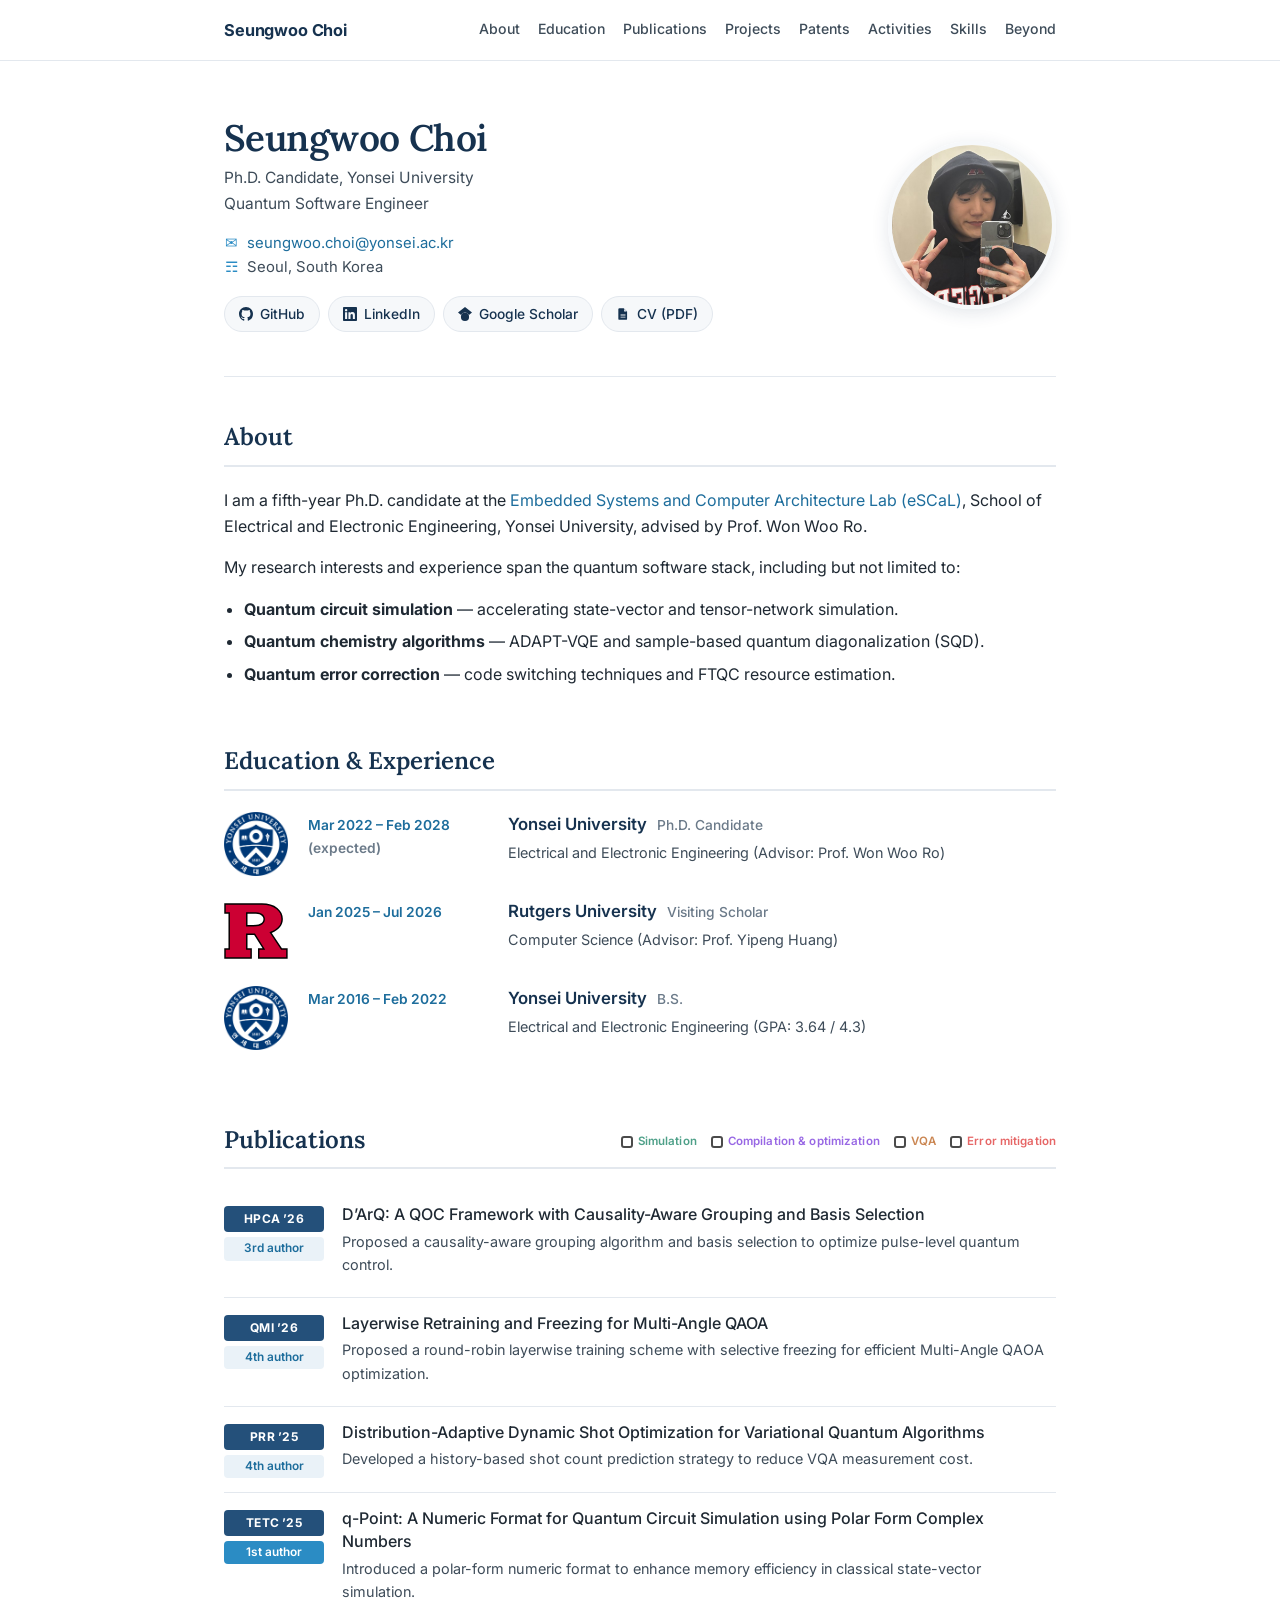
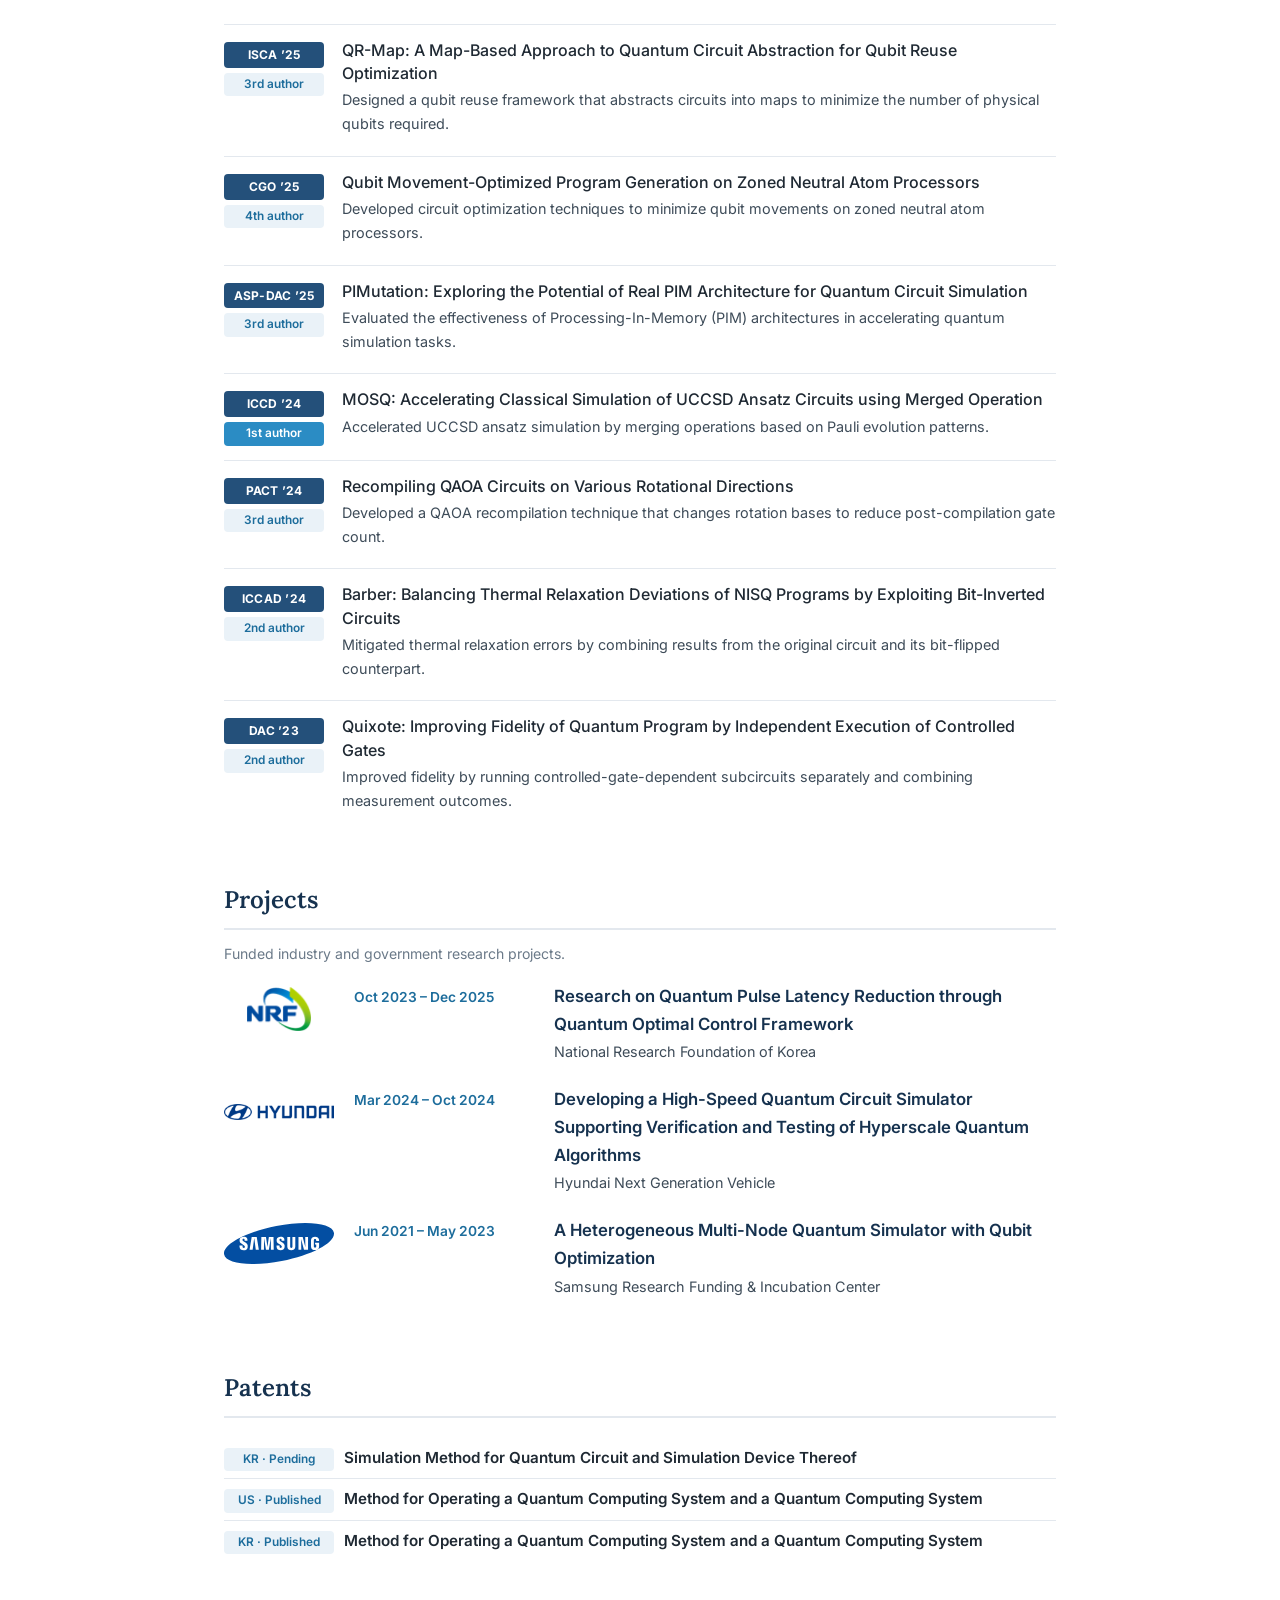
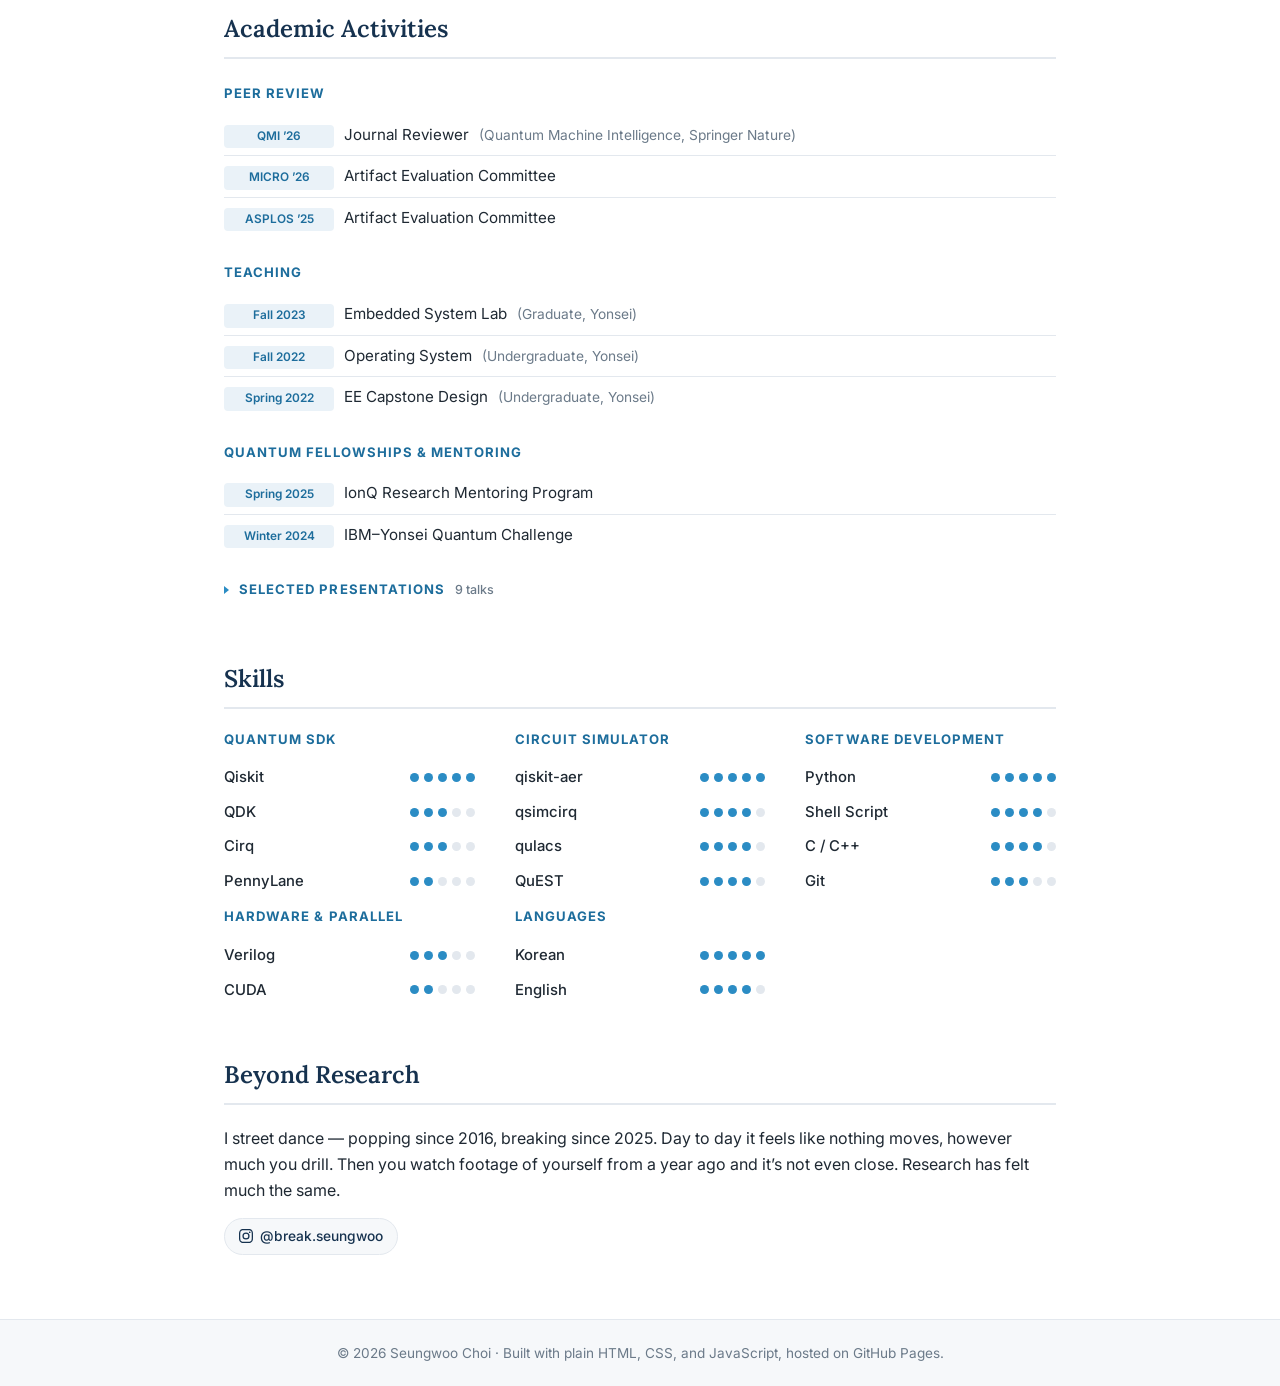
==== index.html @ f98701fe "Update academic activities section in index.html" ====
<!DOCTYPE html>
<html lang="en">
<head>
<meta charset="utf-8">
<meta name="viewport" content="width=device-width, initial-scale=1">
<title>Seungwoo Choi</title>
<meta name="description" content="Seungwoo Choi — Ph.D. candidate in Electrical and Electronic Engineering at Yonsei University. Quantum software: circuit simulation, compilation, VQE, and QEC.">
<meta name="author" content="Seungwoo Choi">
<link rel="icon" type="image/svg+xml" href="assets/favicon.svg">
<link rel="apple-touch-icon" href="assets/profile.jpg">
<link rel="preconnect" href="https://fonts.googleapis.com">
<link rel="preconnect" href="https://fonts.gstatic.com" crossorigin>
<link href="https://fonts.googleapis.com/css2?family=Inter:wght@400;500;600;700&family=Lora:ital,wght@0,600;1,400&display=swap" rel="stylesheet">
<link rel="stylesheet" href="assets/style.css">
</head>
<body>

<header class="topbar">
  <div class="wrap topbar-inner">
    <a class="brand" href="#top">Seungwoo Choi</a>
    <nav class="topnav">
      <a href="#about">About</a>
      <a href="#education">Education</a>
      <a href="#publications">Publications</a>
      <a href="#projects">Projects</a>
      <a href="#patents">Patents</a>
      <a href="#activities">Activities</a>
      <a href="#skills">Skills</a>
      <a href="#beyond">Beyond</a>
    </nav>
  </div>
</header>

<main class="wrap" id="top">

  <!-- ===== HERO ===== -->
  <section class="hero">
    <div class="hero-text">
      <h1>Seungwoo Choi</h1>
      <p class="tagline">Ph.D. Candidate, Yonsei University<br>Quantum Software Engineer</p>
      <ul class="contact">
        <li><span class="ico">&#9993;</span> <a href="mailto:seungwoo.choi@yonsei.ac.kr">seungwoo.choi@yonsei.ac.kr</a></li>
        <li><span class="ico">&#9782;</span> Seoul, South Korea</li>
      </ul>
      <div class="links">
        <a href="https://github.com/best-seungwoo" target="_blank" rel="noopener">
          <svg viewBox="0 0 16 16" aria-hidden="true"><path d="M8 0C3.58 0 0 3.58 0 8c0 3.54 2.29 6.53 5.47 7.59.4.07.55-.17.55-.38 0-.19-.01-.82-.01-1.49-2.01.37-2.53-.49-2.69-.94-.09-.23-.48-.94-.82-1.13-.28-.15-.68-.52-.01-.53.63-.01 1.08.58 1.23.82.72 1.21 1.87.87 2.33.66.07-.52.28-.87.51-1.07-1.78-.2-3.64-.89-3.64-3.95 0-.87.31-1.59.82-2.15-.08-.2-.36-1.02.08-2.12 0 0 .67-.21 2.2.82a7.6 7.6 0 0 1 2-.27c.68 0 1.36.09 2 .27 1.53-1.04 2.2-.82 2.2-.82.44 1.1.16 1.92.08 2.12.51.56.82 1.27.82 2.15 0 3.07-1.87 3.75-3.65 3.95.29.25.54.73.54 1.48 0 1.07-.01 1.93-.01 2.2 0 .21.15.46.55.38A8.01 8.01 0 0 0 16 8c0-4.42-3.58-8-8-8z"/></svg>
          GitHub</a>
        <a href="https://linkedin.com/in/best-seungwoo" target="_blank" rel="noopener">
          <svg viewBox="0 0 24 24" aria-hidden="true"><path d="M20.45 20.45h-3.56v-5.57c0-1.33-.03-3.04-1.85-3.04-1.85 0-2.14 1.45-2.14 2.94v5.67H9.35V9h3.41v1.56h.05c.48-.9 1.63-1.85 3.36-1.85 3.59 0 4.26 2.36 4.26 5.44v6.3zM5.34 7.43a2.06 2.06 0 1 1 0-4.13 2.06 2.06 0 0 1 0 4.13zM7.12 20.45H3.55V9h3.57v11.45zM22.22 0H1.77C.79 0 0 .77 0 1.72v20.56C0 23.23.79 24 1.77 24h20.45c.98 0 1.78-.77 1.78-1.72V1.72C24 .77 23.2 0 22.22 0z"/></svg>
          LinkedIn</a>
        <a href="https://scholar.google.com" target="_blank" rel="noopener">
          <svg viewBox="0 0 24 24" aria-hidden="true"><path d="M5.24 13.77 0 9.5 12 0l12 9.5-5.24 4.27C17.55 11.25 14.98 9.5 12 9.5s-5.55 1.75-6.76 4.27z"/><circle cx="12" cy="17" r="7"/></svg>
          Google Scholar</a>
        <a href="assets/seungwoo-choi-cv.pdf" target="_blank" rel="noopener">
          <svg viewBox="0 0 24 24" aria-hidden="true"><path fill-rule="evenodd" d="M6 2h7.2L19 7.8V20a2 2 0 0 1-2 2H6a2 2 0 0 1-2-2V4a2 2 0 0 1 2-2zm8 1.4v4.4h4.4L14 3.4zM7.8 13h8.4v1.5H7.8V13zm0 3.5h8.4V18H7.8v-1.5z"/></svg>
          CV (PDF)</a>
      </div>
    </div>
    <div class="hero-photo">
      <img src="assets/profile.jpg" alt="Seungwoo Choi"
           onerror="this.style.display='none';this.nextElementSibling.style.display='flex';">
      <div class="photo-fallback" style="display:none">SC</div>
    </div>
  </section>

  <!-- ===== ABOUT ===== -->
  <section id="about">
    <h2>About</h2>
    <p>
      I am a fifth-year Ph.D. candidate at the
      <a href="http://escal.yonsei.ac.kr/" target="_blank" rel="noopener">Embedded Systems and Computer Architecture Lab
      (eSCaL)</a>, School of Electrical and Electronic Engineering, Yonsei University, advised by Prof. Won Woo Ro.
    </p>
    <p>
      My research interests and experience span the quantum software stack, including but not limited to:
    </p>
    <ul class="bullets">
      <li><strong>Quantum circuit simulation</strong> &mdash; accelerating state-vector and tensor-network simulation.</li>
      <!-- <li><strong>Quantum circuit compilation</strong> &mdash; optimizing layout & routing, qubit reuse, and synthesis optimization.</li> -->
      <li><strong>Quantum chemistry algorithms</strong> &mdash; ADAPT-VQE and sample-based quantum diagonalization (SQD).</li>
      <li><strong>Quantum error correction</strong> &mdash; code switching techniques and FTQC resource estimation.</li>
    </ul>
  </section>

  <!-- ===== EDUCATION & EXPERIENCE ===== -->
  <section id="education">
    <h2>Education &amp; Experience</h2>
    <ul class="timeline">
      <li>
        <div class="tl-logo"><img src="assets/logo-yonsei.png" alt="Yonsei University"></div>
        <div class="tl-when">Mar 2022 &ndash; Feb 2028 <span class="muted">(expected)</span></div>
        <div class="tl-what">
          <h3>Yonsei University <span class="role">Ph.D. Candidate</span></h3>
          <p class="meta">Electrical and Electronic Engineering (Advisor: Prof. Won Woo Ro)</p>
        </div>
      </li>
      <li>
        <div class="tl-logo"><img src="assets/logo-rutgers.svg" alt="Rutgers University"></div>
        <div class="tl-when">Jan 2025 &ndash; Jul 2026</div>
        <div class="tl-what">
          <h3>Rutgers University <span class="role">Visiting Scholar</span></h3>
          <p class="meta">Computer Science (Advisor: Prof. Yipeng Huang)</p>
        </div>
      </li>
      <li>
        <div class="tl-logo"><img src="assets/logo-yonsei.png" alt="Yonsei University"></div>
        <div class="tl-when">Mar 2016 &ndash; Feb 2022</div>
        <div class="tl-what">
          <h3>Yonsei University <span class="role">B.S.</span></h3>
          <p class="meta">Electrical and Electronic Engineering (GPA: 3.64 / 4.3)</p>
        </div>
      </li>
    </ul>
  </section>

  <!-- ===== PUBLICATIONS ===== -->
  <section id="publications">
    <h2>Publications<span class="pub-legend">
      <label class="k-sim"><input type="checkbox" value="sim">Simulation</label>
      <label class="k-comp"><input type="checkbox" value="comp">Compilation &amp; optimization</label>
      <label class="k-vqa"><input type="checkbox" value="vqa">VQA</label>
      <label class="k-err"><input type="checkbox" value="err">Error mitigation</label>
    </span></h2>
    <p class="pub-count"></p>
    <ol class="pubs">
      <li>
        <div class="venue-col">
          <span class="venue">HPCA &rsquo;26</span>
          <span class="tag">3rd author</span>
        </div>
        <div class="pub-body">
          <h3><a href="https://ieeexplore.ieee.org/document/11408534/" target="_blank" rel="noopener">D&rsquo;ArQ: A <b class="k-comp">QOC Framework</b> with Causality-Aware Grouping and Basis Selection</a></h3>
          <!-- <p class="pub-where">International Symposium on High Performance Computer Architecture &middot; Jan 31, 2026</p> -->
          <p>Proposed a causality-aware grouping algorithm and basis selection to optimize pulse-level quantum control.</p>
        </div>
      </li>
      <li>
        <div class="venue-col">
          <span class="venue">QMI &rsquo;26</span>
          <span class="tag">4th author</span>
        </div>
        <div class="pub-body">
          <h3><a href="https://link.springer.com/article/10.1007/s42484-026-00357-w" target="_blank" rel="noopener">Layerwise Retraining and Freezing for <b class="k-vqa">Multi-Angle QAOA</b></a></h3>
          <!-- <p class="pub-where">Quantum Machine Intelligence, Vol. 8 &middot; Jan 26, 2026</p> -->
          <p>Proposed a round-robin layerwise training scheme with selective freezing for efficient Multi-Angle QAOA optimization.</p>
        </div>
      </li>
      <li>
        <div class="venue-col">
          <span class="venue">PRR &rsquo;25</span>
          <span class="tag">4th author</span>
        </div>
        <div class="pub-body">
          <h3><a href="https://journals.aps.org/prresearch/abstract/10.1103/vwhk-22b8" target="_blank" rel="noopener">Distribution-Adaptive <b class="k-comp">Dynamic Shot Optimization</b> for <b class="k-vqa">Variational Quantum Algorithms</b></a></h3>
          <!-- <p class="pub-where">Physical Review Research, Vol. 7 &middot; Dec 5, 2025</p> -->
          <p>Developed a history-based shot count prediction strategy to reduce VQA measurement cost.</p>
        </div>
      </li>
      <li>
        <div class="venue-col">
          <span class="venue">TETC &rsquo;25</span>
          <span class="tag first">1st author</span>
        </div>
        <div class="pub-body">
          <h3><a href="https://ieeexplore.ieee.org/document/11018854" target="_blank" rel="noopener">q-Point: A Numeric Format for <b class="k-sim">Quantum Circuit Simulation</b> using Polar Form Complex Numbers</a></h3>
          <!-- <p class="pub-where">IEEE Transactions on Emerging Topics in Computing, Vol. 13 &middot; Sep 1, 2025</p> -->
          <p>Introduced a polar-form numeric format to enhance memory efficiency in classical state-vector simulation.</p>
        </div>
      </li>
      <li>
        <div class="venue-col">
          <span class="venue">ISCA &rsquo;25</span>
          <span class="tag">3rd author</span>
        </div>
        <div class="pub-body">
          <h3><a href="https://dl.acm.org/doi/10.1145/3695053.3731020" target="_blank" rel="noopener">QR-Map: A Map-Based Approach to Quantum Circuit Abstraction for <b class="k-comp">Qubit Reuse Optimization</b></a></h3>
          <!-- <p class="pub-where">International Symposium on Computer Architecture &middot; Jun 24, 2025</p> -->
          <p>Designed a qubit reuse framework that abstracts circuits into maps to minimize the number of physical qubits required.</p>
        </div>
      </li>
      <li>
        <div class="venue-col">
          <span class="venue">CGO &rsquo;25</span>
          <span class="tag">4th author</span>
        </div>
        <div class="pub-body">
          <h3><a href="https://dl.acm.org/doi/10.1145/3696443.3708937" target="_blank" rel="noopener"><b class="k-comp">Qubit Movement-Optimized Program Generation</b> on Zoned Neutral Atom Processors</a></h3>
          <!-- <p class="pub-where">International Symposium on Code Generation and Optimization &middot; Mar 4, 2025</p> -->
          <p>Developed circuit optimization techniques to minimize qubit movements on zoned neutral atom processors.</p>
        </div>
      </li>
      <li>
        <div class="venue-col">
          <span class="venue">ASP-DAC &rsquo;25</span>
          <span class="tag">3rd author</span>
        </div>
        <div class="pub-body">
          <h3><a href="https://dl.acm.org/doi/10.1145/3658617.3697583" target="_blank" rel="noopener">PIMutation: Exploring the Potential of Real PIM Architecture for <b class="k-sim">Quantum Circuit Simulation</b></a></h3>
          <!-- <p class="pub-where">Asia and South Pacific Design Automation Conference &middot; Mar 4, 2025</p> -->
          <p>Evaluated the effectiveness of Processing-In-Memory (PIM) architectures in accelerating quantum simulation tasks.</p>
        </div>
      </li>
      <li>
        <div class="venue-col">
          <span class="venue">ICCD &rsquo;24</span>
          <span class="tag first">1st author</span>
        </div>
        <div class="pub-body">
          <h3><a href="https://ieeexplore.ieee.org/abstract/document/10818121" target="_blank" rel="noopener">MOSQ: Accelerating <b class="k-sim">Classical Simulation</b> of <b class="k-vqa">UCCSD Ansatz</b> Circuits using Merged Operation</a></h3>
          <!-- <p class="pub-where">International Conference on Computer Design &middot; Nov 20, 2024</p> -->
          <p>Accelerated UCCSD ansatz simulation by merging operations based on Pauli evolution patterns.</p>
        </div>
      </li>
      <li>
        <div class="venue-col">
          <span class="venue">PACT &rsquo;24</span>
          <span class="tag">3rd author</span>
        </div>
        <div class="pub-body">
          <h3><a href="https://dl.acm.org/doi/abs/10.1145/3656019.3676899" target="_blank" rel="noopener"><b class="k-comp">Recompiling</b> <b class="k-vqa">QAOA Circuits</b> on Various Rotational Directions</a></h3>
          <!-- <p class="pub-where">International Conference on Parallel Architectures and Compilation Techniques &middot; Oct 28, 2024</p> -->
          <p>Developed a QAOA recompilation technique that changes rotation bases to reduce post-compilation gate count.</p>
        </div>
      </li>
      <li>
        <div class="venue-col">
          <span class="venue">ICCAD &rsquo;24</span>
          <span class="tag">2nd author</span>
        </div>
        <div class="pub-body">
          <h3><a href="https://dl.acm.org/doi/10.1145/3676536.3676689" target="_blank" rel="noopener">Barber: <b class="k-err">Balancing Thermal Relaxation</b> Deviations of NISQ Programs by Exploiting Bit-Inverted Circuits</a></h3>
          <!-- <p class="pub-where">International Conference on Computer-Aided Design &middot; Oct 15, 2024</p> -->
          <p>Mitigated thermal relaxation errors by combining results from the original circuit and its bit-flipped counterpart.</p>
        </div>
      </li>
      <li>
        <div class="venue-col">
          <span class="venue">DAC &rsquo;23</span>
          <span class="tag">2nd author</span>
        </div>
        <div class="pub-body">
          <h3><a href="https://ieeexplore.ieee.org/abstract/document/10247757" target="_blank" rel="noopener">Quixote: <b class="k-err">Improving Fidelity</b> of Quantum Program by Independent Execution of Controlled Gates</a></h3>
          <!-- <p class="pub-where">Design Automation Conference &middot; Jul 11, 2023</p> -->
          <p>Improved fidelity by running controlled-gate-dependent subcircuits separately and combining measurement outcomes.</p>
        </div>
      </li>
    </ol>
  </section>

  <!-- ===== PROJECTS ===== -->
  <section id="projects">
    <h2>Projects</h2>
    <p class="section-note">Funded industry and government research projects.</p>
    <ul class="timeline logos-wide">
      <li>
        <div class="tl-logo"><img src="assets/logo-nrf.png" alt="National Research Foundation of Korea"></div>
        <div class="tl-when">Oct 2023 &ndash; Dec 2025</div>
        <div class="tl-what">
          <h3>Research on Quantum Pulse Latency Reduction through Quantum Optimal Control Framework</h3>
          <p class="meta">National Research Foundation of Korea</p>
        </div>
      </li>
      <li>
        <div class="tl-logo"><img src="assets/logo-hyundai.png" alt="Hyundai"></div>
        <div class="tl-when">Mar 2024 &ndash; Oct 2024</div>
        <div class="tl-what">
          <h3>Developing a High-Speed Quantum Circuit Simulator Supporting Verification and Testing of Hyperscale Quantum Algorithms</h3>
          <p class="meta">Hyundai Next Generation Vehicle</p>
        </div>
      </li>
      <li>
        <div class="tl-logo"><img src="assets/logo-samsung.svg" alt="Samsung"></div>
        <div class="tl-when">Jun 2021 &ndash; May 2023</div>
        <div class="tl-what">
          <h3>A Heterogeneous Multi-Node Quantum Simulator with Qubit Optimization</h3>
          <p class="meta">Samsung Research Funding &amp; Incubation Center</p>
        </div>
      </li>
    </ul>
  </section>

  <!-- ===== Individual research projects, parked. Delete this marker and the closing one below to restore. =====
  <section id="research-projects">
    <h3 class="sub">Research Projects</h3>
    <div class="projects">
      <article class="project">
        <div class="when">Sep 2025 &ndash; Present</div>
        <h3>QEC-Aware VQE Ansatz Circuit Design</h3>
        <ul>
          <li>Designing VQE ansatz circuits that preserve physical symmetries within the logical code space to enable effective error detection and correction.</li>
          <li>Studied various QEC and FTQC frameworks across research and industry.</li>
          <li>Exploring fault-tolerant code switching between complementary transversal gate sets.</li>
        </ul>
      </article>
      <article class="project">
        <div class="when">Jun 2025 &ndash; Present</div>
        <h3>Hardware-Efficient ADAPT-VQE with Gate-Count Aware Operator Selection</h3>
        <ul>
          <li>Improved hardware efficiency by integrating post-compilation 2-qubit gate counts as a penalty term in the ADAPT-VQE operator selection logic.</li>
          <li>Studied state-of-the-art ADAPT-VQE and its variants with hands-on experience using <code>qiskit</code>.</li>
          <li>Studied the SABRE algorithm and gained hands-on experience in layout and routing using <code>qiskit</code>.</li>
        </ul>
      </article>
      <article class="project">
        <div class="when">May 2024 &ndash; Present</div>
        <h3>RL-Driven Gate Fusion Optimization</h3>
        <ul>
          <li>Developed an RL agent to find optimal gate fusion combinations that accelerate classical simulation.</li>
          <li>Analyzed and implemented gate fusion techniques from simulators such as <code>qiskit-aer</code>, <code>qsimcirq</code>, and <code>qulacs</code>.</li>
          <li>Utilized DAG-based circuit representations to extract features for RL agent training.</li>
        </ul>
      </article>
      <article class="project">
        <div class="when">Oct 2023 &ndash; Dec 2024</div>
        <h3>Accelerating UCCSD Circuit Simulation using Merged Gates</h3>
        <ul>
          <li>Accelerated circuit simulation by replacing patterns of <code>PauliEvolutionGate</code> blocks within the UCCSD ansatz with equivalent pseudo 1-qubit gates.</li>
          <li>Gained a holistic understanding of the molecular simulation pipeline, from chemical-to-qubit mapping to circuit implementation.</li>
          <li>Customized <code>qiskit-aer</code> simulation code and executed VQE using the <code>qiskit</code> estimator.</li>
        </ul>
      </article>
      <article class="project">
        <div class="when">Mar 2023 &ndash; Apr 2024</div>
        <h3>Memory-Efficient State-Vector Simulation using Polar Form Representation</h3>
        <ul>
          <li>Enhanced memory efficiency by storing complex coefficients as radius and phase instead of real and imaginary parts.</li>
          <li>Studied core concepts of quantum computing and gained experience using simulators for research.</li>
          <li>Analyzed algorithms such as Shor, Grover, QAOA, and VQE to understand patterns in benchmark circuits.</li>
        </ul>
      </article>
    </div>

    TODO: Samsung Research / Hyundai collaborations go here; fill in the template below.
    <h3 class="sub">Industry Projects</h3>
    <div class="projects">
      <article class="project">
        <div class="when">MONTH YEAR &ndash; MONTH YEAR</div>
        <h3>PROJECT TITLE <span class="role">Partner</span></h3>
        <ul>
          <li>What you built or found.</li>
        </ul>
      </article>
    </div>
  </section>
  ===== end of parked research projects ===== -->

  <!-- ===== PATENTS ===== -->
  <section id="patents">
    <h2>Patents</h2>
    <ul class="plain">
      <li>
        <span class="tag">KR &middot; Pending</span>
        <b>Simulation Method for Quantum Circuit and Simulation Device Thereof</b>
      </li>
      <li>
        <span class="tag">US &middot; Published</span>
        <b><a href="https://patents.google.com/patent/US20260079808A1/" target="_blank" rel="noopener">Method for Operating a Quantum Computing System and a Quantum Computing System</a></b>
      </li>
      <li>
        <span class="tag">KR &middot; Published</span>
        <b><a href="https://www.kipris.or.kr/khome/detail/newWindow.do" target="_blank" rel="noopener">Method for Operating a Quantum Computing System and a Quantum Computing System</a></b>
      </li>
    </ul>
  </section>

  <!-- ===== ACADEMIC SERVICE ===== -->
  <section id="activities">
    <h2>Academic Activities</h2>
    <h3 class="sub">Peer Review</h3>
    <ul class="plain">
      <li><span class="tag">QMI &rsquo;26</span> Journal Reviewer <span class="muted">(Quantum Machine Intelligence, Springer Nature)</span></li>
      <li><span class="tag">MICRO &rsquo;26</span> Artifact Evaluation Committee</li>
      <li><span class="tag">ASPLOS &rsquo;25</span> Artifact Evaluation Committee</li>
    </ul>

    <h3 class="sub">Teaching</h3>
    <ul class="plain">
      <li><span class="tag">Fall 2023</span> Embedded System Lab <span class="muted">(Graduate, Yonsei)</span></li>
      <li><span class="tag">Fall 2022</span> Operating System <span class="muted">(Undergraduate, Yonsei)</span></li>
      <li><span class="tag">Spring 2022</span> EE Capstone Design <span class="muted">(Undergraduate, Yonsei)</span></li>
    </ul>

    <h3 class="sub">Quantum Fellowships &amp; Mentoring</h3>
    <ul class="plain">
      <li><span class="tag">Spring 2025</span> IonQ Research Mentoring Program</li>
      <li><span class="tag">Winter 2024</span> IBM&ndash;Yonsei Quantum Challenge</li>
    </ul>
    <details class="fold">
      <summary><span class="sub">Selected Presentations</span><span class="fold-count">9 talks</span></summary>
    <ul class="plain talks">
      <li><span class="tag">Sep 2025 &middot; Rutgers</span> SQD: Is VQE Being Replaced?</li>
      <li><span class="tag">Aug 2025 &middot; Rutgers</span> Introduction to LDPC-BB Code</li>
      <li><span class="tag">Jan 2025 &middot; Yonsei</span> Reinforcement Learning for Gate Merging Technique</li>
      <li><span class="tag">Aug 2024 &middot; Yonsei</span> VQE: From Computational Chemistry to Quantum Computing</li>
      <li><span class="tag">Mar 2024 &middot; Yonsei</span> Mitigating Memory Bottlenecks in Classical Simulation using Polar Format</li>
      <li><span class="tag">Sep 2023 &middot; Yonsei</span> Tutorial for QAOA: A Top-Down Approach</li>
      <li><span class="tag">Mar 2023 &middot; Yonsei</span> Meaning and Role of Phase in Quantum Computing</li>
      <li><span class="tag">Sep 2022 &middot; Yonsei</span> Quantum Circuit Simulation: Basic Concepts &amp; What We Can Do About It</li>
      <li><span class="tag">Sep 2021 &middot; Yonsei</span> Understanding Shor&rsquo;s Algorithm</li>
    </ul>
    </details>
  </section>

  <!-- ===== SKILLS ===== -->
  <section id="skills">
    <h2>Skills</h2>
    <div class="skills-grid">
      <div class="skill-group">
        <h3 class="sub">Quantum SDK</h3>
        <ul class="skill-list">
          <li><span>Qiskit</span><span class="dots" data-level="5"></span></li>
          <li><span>QDK</span><span class="dots" data-level="3"></span></li>
          <li><span>Cirq</span><span class="dots" data-level="3"></span></li>
          <li><span>PennyLane</span><span class="dots" data-level="2"></span></li>
        </ul>
      </div>
      <div class="skill-group">
        <h3 class="sub">Circuit Simulator</h3>
        <ul class="skill-list">
          <li><span>qiskit-aer</span><span class="dots" data-level="5"></span></li>
          <li><span>qsimcirq</span><span class="dots" data-level="4"></span></li>
          <li><span>qulacs</span><span class="dots" data-level="4"></span></li>
          <li><span>QuEST</span><span class="dots" data-level="4"></span></li>
        </ul>
      </div>
      <div class="skill-group">
        <h3 class="sub">Software Development</h3>
        <ul class="skill-list">
          <li><span>Python</span><span class="dots" data-level="5"></span></li>
          <li><span>Shell Script</span><span class="dots" data-level="4"></span></li>
          <li><span>C / C++</span><span class="dots" data-level="4"></span></li>
          <li><span>Git</span><span class="dots" data-level="3"></span></li>
        </ul>
      </div>
      <div class="skill-group">
        <h3 class="sub">Hardware &amp; Parallel</h3>
        <ul class="skill-list">
          <li><span>Verilog</span><span class="dots" data-level="3"></span></li>
          <li><span>CUDA</span><span class="dots" data-level="2"></span></li>
        </ul>
      </div>
      <div class="skill-group">
        <h3 class="sub">Languages</h3>
        <ul class="skill-list">
          <li><span>Korean</span><span class="dots" data-level="5"></span></li>
          <li><span>English</span><span class="dots" data-level="4"></span></li>
        </ul>
      </div>
    </div>
  </section>

  <!-- ===== BEYOND RESEARCH ===== -->
  <section id="beyond">
    <h2>Beyond Research</h2>
    <p>
      I street dance &mdash; popping since 2016, breaking since 2025. Day to day it feels like nothing
      moves, however much you drill. Then you watch footage of yourself from a year ago and it&rsquo;s
      not even close. Research has felt much the same.
    </p>
    <div class="links">
      <a href="https://www.instagram.com/break.seungwoo/" target="_blank" rel="noopener">
        <svg viewBox="0 0 24 24" aria-hidden="true"><path fill-rule="evenodd" d="M12 0C8.74 0 8.33.01 7.05.07 5.77.13 4.9.33 4.14.63a5.9 5.9 0 0 0-2.13 1.38A5.9 5.9 0 0 0 .63 4.14c-.3.76-.5 1.63-.56 2.91C.01 8.33 0 8.74 0 12s.01 3.67.07 4.95c.06 1.28.26 2.15.56 2.91a5.9 5.9 0 0 0 1.38 2.13 5.9 5.9 0 0 0 2.13 1.38c.76.3 1.63.5 2.91.56C8.33 23.99 8.74 24 12 24s3.67-.01 4.95-.07c1.28-.06 2.15-.26 2.91-.56a5.9 5.9 0 0 0 2.13-1.38 5.9 5.9 0 0 0 1.38-2.13c.3-.76.5-1.63.56-2.91.06-1.28.07-1.69.07-4.95s-.01-3.67-.07-4.95c-.06-1.28-.26-2.15-.56-2.91a5.9 5.9 0 0 0-1.38-2.13A5.9 5.9 0 0 0 19.86.63c-.76-.3-1.63-.5-2.91-.56C15.67.01 15.26 0 12 0zm0 2.16c3.2 0 3.58.01 4.85.07 1.17.05 1.8.25 2.23.41.56.22.96.48 1.38.9.42.42.68.82.9 1.38.16.42.36 1.06.41 2.23.06 1.27.07 1.65.07 4.85s-.01 3.58-.07 4.85c-.05 1.17-.25 1.8-.41 2.23-.22.56-.48.96-.9 1.38-.42.42-.82.68-1.38.9-.42.16-1.06.36-2.23.41-1.27.06-1.65.07-4.85.07s-3.58-.01-4.85-.07c-1.17-.05-1.8-.25-2.23-.41a3.7 3.7 0 0 1-1.38-.9 3.7 3.7 0 0 1-.9-1.38c-.16-.42-.36-1.06-.41-2.23-.06-1.27-.07-1.65-.07-4.85s.01-3.58.07-4.85c.05-1.17.25-1.8.41-2.23.22-.56.48-.96.9-1.38.42-.42.82-.68 1.38-.9.42-.16 1.06-.36 2.23-.41 1.27-.06 1.65-.07 4.85-.07zm0 3.68a6.16 6.16 0 1 0 0 12.32 6.16 6.16 0 0 0 0-12.32zm0 10.16a4 4 0 1 1 0-8 4 4 0 0 1 0 8zm7.85-10.4a1.44 1.44 0 1 1-2.88 0 1.44 1.44 0 0 1 2.88 0z"/></svg>
        @break.seungwoo</a>
    </div>
  </section>

</main>

<footer>
  <div class="wrap">
    <p>&copy; <span id="year">2026</span> Seungwoo Choi &middot; Built with plain HTML, CSS, and JavaScript, hosted on GitHub Pages.</p>
  </div>
</footer>

<script src="assets/main.js"></script>
</body>
</html>
---- assets/style.css ----
/* ===========================================================
   Seungwoo Choi — personal site
   =========================================================== */

:root {
  --navy:      #16324f;
  --navy-soft: #24507a;
  --accent:    #2b8cc4;
  --accent-dk: #1d6d9c;
  --ink:       #1f2933;
  --ink-2:     #3e4c59;
  --muted:     #6b7a89;
  --line:      #e3e8ee;
  --bg:        #ffffff;
  --bg-alt:    #f6f8fa;
  --tag-bg:    #eaf2f8;
  --maxw:      880px;
  --radius:    8px;

  /* publication keyword colours, shared by the titles and the legend.
     All four clear 4.5:1 on white — brighter greens/cyans do not. */
  --k-sim:     #047857;
  --k-comp:    #6d28d9;
  --k-vqa:     #b45309;
  --k-err:     #dc2626;
}

* { box-sizing: border-box; }

html { scroll-behavior: smooth; scroll-padding-top: 76px; }

body {
  margin: 0;
  font-family: "Inter", -apple-system, BlinkMacSystemFont, "Segoe UI", Roboto, sans-serif;
  font-size: 16px;
  line-height: 1.65;
  color: var(--ink);
  background: var(--bg);
  -webkit-font-smoothing: antialiased;
}

a { color: var(--accent-dk); text-decoration: none; }
a:hover { text-decoration: underline; }

.wrap { max-width: var(--maxw); margin: 0 auto; padding: 0 24px; }

.muted { color: var(--muted); }

code {
  font-family: ui-monospace, SFMono-Regular, "SF Mono", Menlo, Consolas, monospace;
  font-size: 0.88em;
  background: var(--bg-alt);
  border: 1px solid var(--line);
  border-radius: 4px;
  padding: 0.05em 0.35em;
}

/* ---------- top bar ---------- */

.topbar {
  position: sticky;
  top: 0;
  z-index: 50;
  background: rgba(255, 255, 255, 0.92);
  backdrop-filter: blur(8px);
  border-bottom: 1px solid var(--line);
}

.topbar-inner {
  display: flex;
  align-items: center;
  justify-content: space-between;
  gap: 20px;
  height: 60px;
}

.brand {
  font-weight: 700;
  font-size: 1.02rem;
  color: var(--navy);
  letter-spacing: -0.01em;
  white-space: nowrap;
}
.brand:hover { text-decoration: none; color: var(--accent-dk); }

.topnav {
  display: flex;
  gap: 18px;
  overflow-x: auto;
  scrollbar-width: none;
}
.topnav::-webkit-scrollbar { display: none; }

.topnav a {
  font-size: 0.88rem;
  font-weight: 500;
  color: var(--ink-2);
  white-space: nowrap;
  padding: 4px 0;
  border-bottom: 2px solid transparent;
}
.topnav a:hover { color: var(--accent-dk); text-decoration: none; }
.topnav a.active { color: var(--accent-dk); border-bottom-color: var(--accent); }

/* ---------- hero ---------- */

.hero {
  display: flex;
  align-items: center;
  gap: 40px;
  padding: 56px 0 44px;
  border-bottom: 1px solid var(--line);
}

.hero-text { flex: 1 1 auto; min-width: 0; }

.hero h1 {
  margin: 0 0 6px;
  font-family: "Lora", Georgia, serif;
  font-size: 2.3rem;
  font-weight: 600;
  line-height: 1.15;
  color: var(--navy);
  letter-spacing: -0.015em;
}

.tagline {
  margin: 0 0 14px;
  /* sized so the first line clears the hero column without wrapping */
  font-size: 0.97rem;
  color: var(--ink-2);
}

.contact {
  list-style: none;
  margin: 0 0 16px;
  padding: 0;
  font-size: 0.93rem;
  color: var(--ink-2);
}
.contact li { display: flex; align-items: center; gap: 8px; }
.contact .ico { color: var(--accent); width: 1em; text-align: center; }

.links { display: flex; flex-wrap: wrap; gap: 8px; }

.links a {
  display: inline-flex;
  align-items: center;
  gap: 7px;
  padding: 6px 14px;
  font-size: 0.86rem;
  font-weight: 500;
  color: var(--navy);
  background: var(--bg-alt);
  border: 1px solid var(--line);
  border-radius: 999px;
  transition: background 0.15s, border-color 0.15s, color 0.15s;
}
.links a:hover {
  text-decoration: none;
  background: var(--tag-bg);
  border-color: var(--accent);
  color: var(--accent-dk);
}

/* icons inherit the pill's text colour, so they follow the hover state too */
.links svg {
  width: 14px;
  height: 14px;
  flex: 0 0 auto;
  fill: currentColor;
}

.hero-photo { flex: 0 0 auto; }

.hero-photo img,
.hero-photo .photo-fallback {
  /* block, not inline — an inline img leaves baseline space below it, which
     would make .hero-photo taller than wide and the gate overlay an ellipse */
  display: block;
  width: 168px;
  height: 168px;
  border-radius: 50%;
  object-fit: cover;
  border: 4px solid var(--bg-alt);
  box-shadow: 0 4px 18px rgba(22, 50, 79, 0.12);
}

.hero-photo .photo-fallback {
  display: flex;
  align-items: center;
  justify-content: center;
  background: linear-gradient(140deg, var(--navy), var(--accent));
  color: #fff;
  font-family: "Lora", Georgia, serif;
  font-size: 3rem;
  font-weight: 600;
  letter-spacing: 0.04em;
}

/* ---------- eight gates (click the portrait) ----------
   Everything here is created by main.js, so with JS off the hero photo
   stays an ordinary, non-interactive image. */

.hero-photo.gates { position: relative; cursor: pointer; }

/* hover ring: hints that the portrait does something when clicked */
.hero-photo.gates img,
.hero-photo.gates .photo-fallback { transition: border-color 0.2s, box-shadow 0.2s; }
.hero-photo.gates:hover img,
.hero-photo.gates:hover .photo-fallback {
  border-color: #22c55e;
  box-shadow: 0 0 0 3px rgba(34, 197, 94, 0.25), 0 4px 18px rgba(22, 50, 79, 0.12);
}
/* once a gate is open the flame owns the border, so drop the hover ring */
.hero-photo.gates.seventh:hover img,
.hero-photo.gates.final:hover img { box-shadow: none; }

.hero-photo.gates:focus-visible { outline: 2px solid var(--accent); outline-offset: 8px; border-radius: 50%; }

/* the chakra diagram, flashed over the portrait before the swap.
   `inset: 0` covers the photo's border ring too, so no frame shows through. */
.gate-flash {
  position: absolute;
  inset: 0;
  display: flex;
  align-items: center;
  justify-content: center;
  border-radius: 50%;
  overflow: hidden;
  background: #000;
  opacity: 0;
  visibility: hidden;
  transition: opacity 0.22s, visibility 0.22s;
  pointer-events: none;
}
.hero-photo.flashing .gate-flash { opacity: 1; visibility: visible; }

/* the portrait rattles only while a gate is being forced open, harder each time */
.hero-photo.flashing { animation: gate-shake 0.08s linear infinite; }

@keyframes gate-shake {
  0%, 100% { transform: translate(0, 0); }
  25%      { transform: translate(calc(var(--shake, 2px) * -1), var(--shake, 2px)); }
  50%      { transform: translate(var(--shake, 2px), calc(var(--shake, 2px) * -1)); }
  75%      { transform: translate(var(--shake, 2px), var(--shake, 2px)); }
}

/* 8gates.jpg is pre-cropped so the figure is dead centre, so plain centring is
   enough — no nudge, and it holds at any photo size. Width is a percentage of
   the circle, so the zoom scales with the breakpoint too. flex-shrink:0 is
   load-bearing: a flex item would otherwise be squeezed back to container width. */
.gate-flash-inner {
  position: relative;
  flex: 0 0 auto;
  width: 153%;
  line-height: 0;
}
/* Two classes, not one: this has to outrank `.hero-photo img`, and in particular
   its mobile override further down the file, which otherwise wins on source
   order and pins the diagram to the portrait's 128px box and cover-crop.
   The same reason the rest of the portrait's styling is reset here. */
.hero-photo .gate-flash img {
  display: block;
  width: 100%;
  height: auto;
  border: 0;
  border-radius: 0;
  object-fit: fill;
  box-shadow: none;
  animation: none;
}

.gate-pin {
  position: absolute;
  width: 17px;
  height: 17px;
  margin: -8.5px 0 0 -8.5px;
  border: 2px solid #22c55e;
  border-radius: 50%;
  box-shadow: 0 0 9px #22c55e;
  animation: gate-pin-pulse 0.85s ease-in-out infinite;
}
.hero-photo.seventh .gate-pin { border-color: #22d3ee; box-shadow: 0 0 11px #22d3ee; }
.hero-photo.final   .gate-pin { border-color: #ef4444; box-shadow: 0 0 11px #ef4444; }

@keyframes gate-pin-pulse {
  0%, 100% { transform: scale(1);    opacity: 1; }
  50%      { transform: scale(1.35); opacity: 0.5; }
}

/* the eighth gate shockwave */
.gate-wave {
  position: absolute;
  top: 50%;
  left: 50%;
  width: 176px;
  height: 176px;
  margin: -88px 0 0 -88px;
  border: 3px solid var(--wave, #ef4444);
  border-radius: 50%;
  opacity: 0;
  pointer-events: none;
}
.hero-photo.burst .gate-wave { animation: gate-wave 0.95s ease-out; }

@keyframes gate-wave {
  from { transform: scale(0.9); opacity: 0.9; border-width: 9px; }
  to   { transform: scale(3.4); opacity: 0;   border-width: 1px; }
}

.gate-label {
  position: absolute;
  top: calc(100% + 16px);
  left: 50%;
  transform: translateX(-50%);
  white-space: nowrap;
  text-align: center;
  font-size: 0.8rem;
  font-weight: 600;
  line-height: 1.35;
  color: #15803d;
  opacity: 0;
  transition: opacity 0.2s;
  pointer-events: none;
}
.hero-photo.flashing .gate-label { opacity: 1; }
.hero-photo.seventh .gate-label { color: #0e7490; }
.hero-photo.final   .gate-label { color: #dc2626; }
.gate-label b {
  display: block;
  font-family: "Lora", Georgia, serif;
  font-size: 1.15rem;
  letter-spacing: 0.08em;
}

/* seventh gate: blue fire. eighth: red. both stay lit until reset. */
.hero-photo.seventh { --wave: #22d3ee; }
.hero-photo.final   { --wave: #ef4444; }

.hero-photo.seventh img,
.hero-photo.seventh .photo-fallback {
  animation: gate-flame-blue 0.55s ease-in-out infinite alternate;
}

@keyframes gate-flame-blue {
  from {
    border-color: #3b82f6;
    box-shadow: 0 0 26px 4px #3b82f6, 0 0 62px 10px rgba(59, 130, 246, 0.45);
  }
  to {
    border-color: #67e8f9;
    box-shadow: 0 0 46px 11px #22d3ee, 0 0 96px 20px rgba(34, 211, 238, 0.5);
  }
}

.hero-photo.final img,
.hero-photo.final .photo-fallback {
  animation: gate-flame 0.55s ease-in-out infinite alternate;
}

@keyframes gate-flame {
  from {
    border-color: #ef4444;
    box-shadow: 0 0 26px 4px #ef4444, 0 0 62px 10px rgba(239, 68, 68, 0.45);
  }
  to {
    border-color: #fb923c;
    box-shadow: 0 0 46px 11px #f97316, 0 0 96px 20px rgba(249, 115, 22, 0.5);
  }
}

/* respect a reduced-motion preference: keep the gate names, drop the motion */
@media (prefers-reduced-motion: reduce) {
  .gate-pin { animation: none; }
  .hero-photo.flashing { animation: none; }
  .hero-photo.seventh img,
  .hero-photo.seventh .photo-fallback {
    animation: none;
    border-color: #3b82f6;
    box-shadow: 0 0 26px 4px #3b82f6;
  }
  .hero-photo.final img,
  .hero-photo.final .photo-fallback {
    animation: none;
    border-color: #ef4444;
    box-shadow: 0 0 26px 4px #ef4444;
  }
  .hero-photo.burst .gate-wave { animation: none; }
}

/* ---------- sections ---------- */

section { padding: 40px 0 8px; }

section h2 {
  margin: 0 0 20px;
  padding-bottom: 8px;
  font-family: "Lora", Georgia, serif;
  font-size: 1.5rem;
  font-weight: 600;
  color: var(--navy);
  border-bottom: 2px solid var(--line);
}

.sub {
  margin: 24px 0 10px;
  font-size: 0.82rem;
  font-weight: 700;
  text-transform: uppercase;
  letter-spacing: 0.08em;
  color: var(--accent-dk);
}
.sub:first-child { margin-top: 0; }

.section-note { margin: -8px 0 18px; font-size: 0.88rem; color: var(--muted); }

section p { margin: 0 0 14px; }

.bullets { margin: 16px 0 0; padding-left: 20px; }
.bullets li { margin-bottom: 6px; }

/* ---------- timeline ---------- */

.timeline { list-style: none; margin: 0; padding: 0; }

.timeline li {
  display: grid;
  grid-template-columns: 64px 180px 1fr;
  gap: 0 20px;
  padding: 0 0 22px 0;
}

.tl-logo { align-self: start; padding-top: 1px; }

/* real school marks differ in aspect ratio, so letterbox rather than squash */
.tl-logo img {
  display: block;
  width: 64px;
  height: 64px;
  object-fit: contain;
}

/* funders are wide wordmarks (Hyundai is 7:1), so they get a landscape slot
   instead of the square one the university seals use */
.logos-wide li { grid-template-columns: 110px 180px 1fr; }
.logos-wide .tl-logo { padding-top: 4px; }
.logos-wide .tl-logo img { width: 110px; height: 44px; }

.tl-when {
  font-size: 0.86rem;
  font-weight: 600;
  color: var(--accent-dk);
  padding-top: 3px;
}

.tl-what { min-width: 0; }

.tl-what h3 {
  margin: 0 0 2px;
  font-size: 1.05rem;
  font-weight: 600;
  color: var(--navy);
}

.tl-what .role {
  font-size: 0.86rem;
  font-weight: 500;
  color: var(--muted);
  margin-left: 6px;
}

.tl-what .meta { margin: 0; font-size: 0.9rem; color: var(--ink-2); }

/* ---------- publications ---------- */

.pubs { list-style: none; margin: 0; padding: 0; counter-reset: pub; }

.pubs li {
  display: flex;
  gap: 18px;
  padding: 14px 0;
  border-bottom: 1px solid var(--line);
}
.pubs li:last-child { border-bottom: none; }

/* venue badge with the author position stacked under it */
.venue-col {
  flex: 0 0 100px;
  align-self: flex-start;
  display: flex;
  flex-direction: column;
  gap: 5px;
  margin-top: 3px;
}
.venue-col .tag { text-align: center; }

.venue {
  text-align: center;
  font-size: 0.75rem;
  font-weight: 700;
  letter-spacing: 0.02em;
  color: #fff;
  background: var(--navy-soft);
  border-radius: 4px;
  padding: 3px 6px;
}

.pub-body { flex: 1 1 auto; min-width: 0; }

.pub-body h3 {
  margin: 0 0 3px;
  font-size: 1rem;
  font-weight: 500;
  line-height: 1.45;
  color: var(--ink);
}
.pub-body h3 a { color: inherit; }
/* underline on hover instead of recolouring, so the keyword coding survives */
.pub-body h3 a:hover { color: var(--accent-dk); text-decoration: underline; }

/* Keywords sit flush with the rest of the title until their topic is ticked;
   main.js then adds hl-* to the section and only those groups light up. */
.pub-body h3 b { font-weight: inherit; color: inherit; transition: color 0.15s; }

#publications.hl-sim  .pub-body h3 b.k-sim,
#publications.hl-comp .pub-body h3 b.k-comp,
#publications.hl-vqa  .pub-body h3 b.k-vqa,
#publications.hl-err  .pub-body h3 b.k-err { font-weight: 700; }

#publications.hl-sim  .pub-body h3 b.k-sim  { color: var(--k-sim); }
#publications.hl-comp .pub-body h3 b.k-comp { color: var(--k-comp); }
#publications.hl-vqa  .pub-body h3 b.k-vqa  { color: var(--k-vqa); }
#publications.hl-err  .pub-body h3 b.k-err  { color: var(--k-err); }

/* legend, parked on the right of the section heading */
#publications h2 {
  display: flex;
  align-items: baseline;
  justify-content: space-between;
  flex-wrap: wrap;
  gap: 2px 20px;
}

.pub-legend {
  display: flex;
  flex-wrap: wrap;
  gap: 3px 14px;
  font-family: "Inter", -apple-system, BlinkMacSystemFont, "Segoe UI", Roboto, sans-serif;
  font-size: 0.72rem;
  font-weight: 600;
  letter-spacing: 0.01em;
}
.pub-legend label {
  display: inline-flex;
  align-items: center;
  gap: 5px;
  cursor: pointer;
  opacity: 0.7;
  transition: opacity 0.15s;
  user-select: none;
}
.pub-legend label:hover,
.pub-legend label:has(:checked) { opacity: 1; }

/* the checkbox is the swatch: empty box when off, filled when on */
.pub-legend input {
  appearance: none;
  -webkit-appearance: none;
  margin: 0;
  width: 12px;
  height: 12px;
  border: 2px solid currentColor;
  border-radius: 3px;
  cursor: pointer;
  transition: background 0.15s;
}
.pub-legend input:checked { background: currentColor; }
.pub-legend input:focus-visible { outline: 2px solid currentColor; outline-offset: 2px; }

.pub-legend .k-sim  { color: var(--k-sim); }
.pub-legend .k-comp { color: var(--k-comp); }
.pub-legend .k-vqa  { color: var(--k-vqa); }
.pub-legend .k-err  { color: var(--k-err); }

/* only takes up space while a filter is active */
.pub-count { margin: -8px 0 16px; font-size: 0.86rem; font-weight: 600; color: var(--ink-2); }
.pub-count:empty { display: none; }

/* filtered-out papers */
.pubs li[hidden] { display: none; }

.pub-body p { margin: 0 0 6px; font-size: 0.9rem; color: var(--ink-2); }

/* must outrank `.pub-body p` above, hence the two-class selector */
.pub-body .pub-where {
  margin: 0 0 5px;
  font-size: 0.82rem;
  font-style: italic;
  color: var(--muted);
}

/* ---------- tags ---------- */

.tag {
  display: inline-block;
  font-size: 0.74rem;
  font-weight: 600;
  color: var(--accent-dk);
  background: var(--tag-bg);
  border-radius: 4px;
  padding: 2px 8px;
  white-space: nowrap;
}
.tag.first { color: #fff; background: var(--accent); }

/* ---------- projects ---------- */

.projects { display: flex; flex-direction: column; gap: 18px; }

.project {
  padding: 18px 20px;
  background: var(--bg-alt);
  border: 1px solid var(--line);
  border-left: 3px solid var(--accent);
  border-radius: var(--radius);
}

.project .when {
  font-size: 0.8rem;
  font-weight: 600;
  color: var(--accent-dk);
  margin-bottom: 2px;
}

.project h3 {
  margin: 0 0 8px;
  font-size: 1.05rem;
  font-weight: 600;
  color: var(--navy);
  line-height: 1.4;
}

.project ul { margin: 0; padding-left: 20px; }
.project li { margin-bottom: 5px; font-size: 0.93rem; color: var(--ink-2); }
.project li:last-child { margin-bottom: 0; }

/* ---------- plain lists ---------- */

.plain { list-style: none; margin: 0; padding: 0; }

.plain li {
  display: flex;
  flex-wrap: wrap;
  align-items: baseline;
  gap: 10px;
  padding: 7px 0;
  border-bottom: 1px solid var(--line);
  font-size: 0.95rem;
}
.plain li:last-child { border-bottom: none; }
.plain li b { font-weight: 600; color: var(--ink); }
.plain li b a { color: inherit; }
.plain li b a:hover { color: var(--accent-dk); text-decoration: underline; }
.plain li .muted { font-size: 0.86rem; }

.plain li .tag { flex: 0 0 auto; min-width: 110px; text-align: center; }
.talks li .tag { min-width: 140px; }

/* ---------- collapsible block ---------- */

.fold summary {
  display: flex;
  align-items: baseline;
  gap: 10px;
  cursor: pointer;
  list-style: none;
  margin: 24px 0 10px;
}
.fold summary::-webkit-details-marker { display: none; }

/* the .sub inside a summary already carries its own top margin */
.fold summary .sub { margin: 0; }

.fold summary::before {
  content: "";
  flex: 0 0 auto;
  width: 0;
  height: 0;
  border-left: 5px solid var(--accent);
  border-top: 4px solid transparent;
  border-bottom: 4px solid transparent;
  transition: transform 0.2s;
}
.fold[open] summary::before { transform: rotate(90deg); }

.fold summary:hover .sub { color: var(--accent); }
.fold summary:focus-visible { outline: 2px solid var(--accent); outline-offset: 3px; border-radius: 4px; }

.fold-count { font-size: 0.78rem; font-weight: 500; color: var(--muted); }

/* ---------- skills ---------- */

.skills-grid {
  display: grid;
  grid-template-columns: repeat(auto-fit, minmax(230px, 1fr));
  gap: 8px 40px;
}

.skill-list { list-style: none; margin: 0; padding: 0; }

.skill-list li {
  display: flex;
  align-items: center;
  justify-content: space-between;
  gap: 16px;
  padding: 5px 0;
  font-size: 0.93rem;
  font-weight: 500;
}

.dots { display: inline-flex; gap: 5px; flex: 0 0 auto; }

.dots i {
  width: 9px;
  height: 9px;
  border-radius: 50%;
  background: var(--line);
  display: block;
}
.dots i.on { background: var(--accent); }

/* ---------- footer ---------- */

footer {
  margin-top: 56px;
  padding: 22px 0;
  border-top: 1px solid var(--line);
  background: var(--bg-alt);
}
footer p { margin: 0; font-size: 0.85rem; color: var(--muted); text-align: center; }

/* ---------- responsive ---------- */

@media (max-width: 720px) {
  .hero {
    flex-direction: column-reverse;
    align-items: flex-start;
    gap: 22px;
    padding-top: 36px;
  }
  .hero h1 { font-size: 1.9rem; }
  .hero-photo img, .hero-photo .photo-fallback { width: 128px; height: 128px; }

  /* the hero stacks photo-first here, so the gate name goes beside it, not under */
  .gate-wave { width: 136px; height: 136px; margin: -68px 0 0 -68px; }
  .gate-label {
    top: 50%;
    left: calc(100% + 14px);
    transform: translateY(-50%);
    text-align: left;
  }

  /* logo keeps its own column; date stacks above the details */
  .timeline li { grid-template-columns: 64px 1fr; gap: 2px 16px; }
  .logos-wide li { grid-template-columns: 88px 1fr; }
  .logos-wide .tl-logo img { width: 88px; height: 36px; }
  .tl-logo { grid-column: 1; grid-row: 1 / span 2; }
  .tl-when { grid-column: 2; grid-row: 1; }
  .tl-what { grid-column: 2; grid-row: 2; }

  .pubs li { flex-direction: column; gap: 8px; }
  /* badge and author position sit side by side once the column is gone */
  .venue-col { flex: none; flex-direction: row; align-items: center; gap: 8px; margin-top: 0; }
  .venue { min-width: 100px; }

  .plain li .tag, .talks li .tag { min-width: 0; }
}

@media (max-width: 560px) {
  .topbar-inner { height: auto; flex-direction: column; align-items: flex-start; gap: 6px; padding-top: 10px; padding-bottom: 8px; }
  html { scroll-padding-top: 110px; }
  .topnav { width: 100%; }
}

/* ---------- print ---------- */

@media print {
  .topbar, footer, .links { display: none; }
  body { font-size: 11pt; }
  section { page-break-inside: avoid; }
}
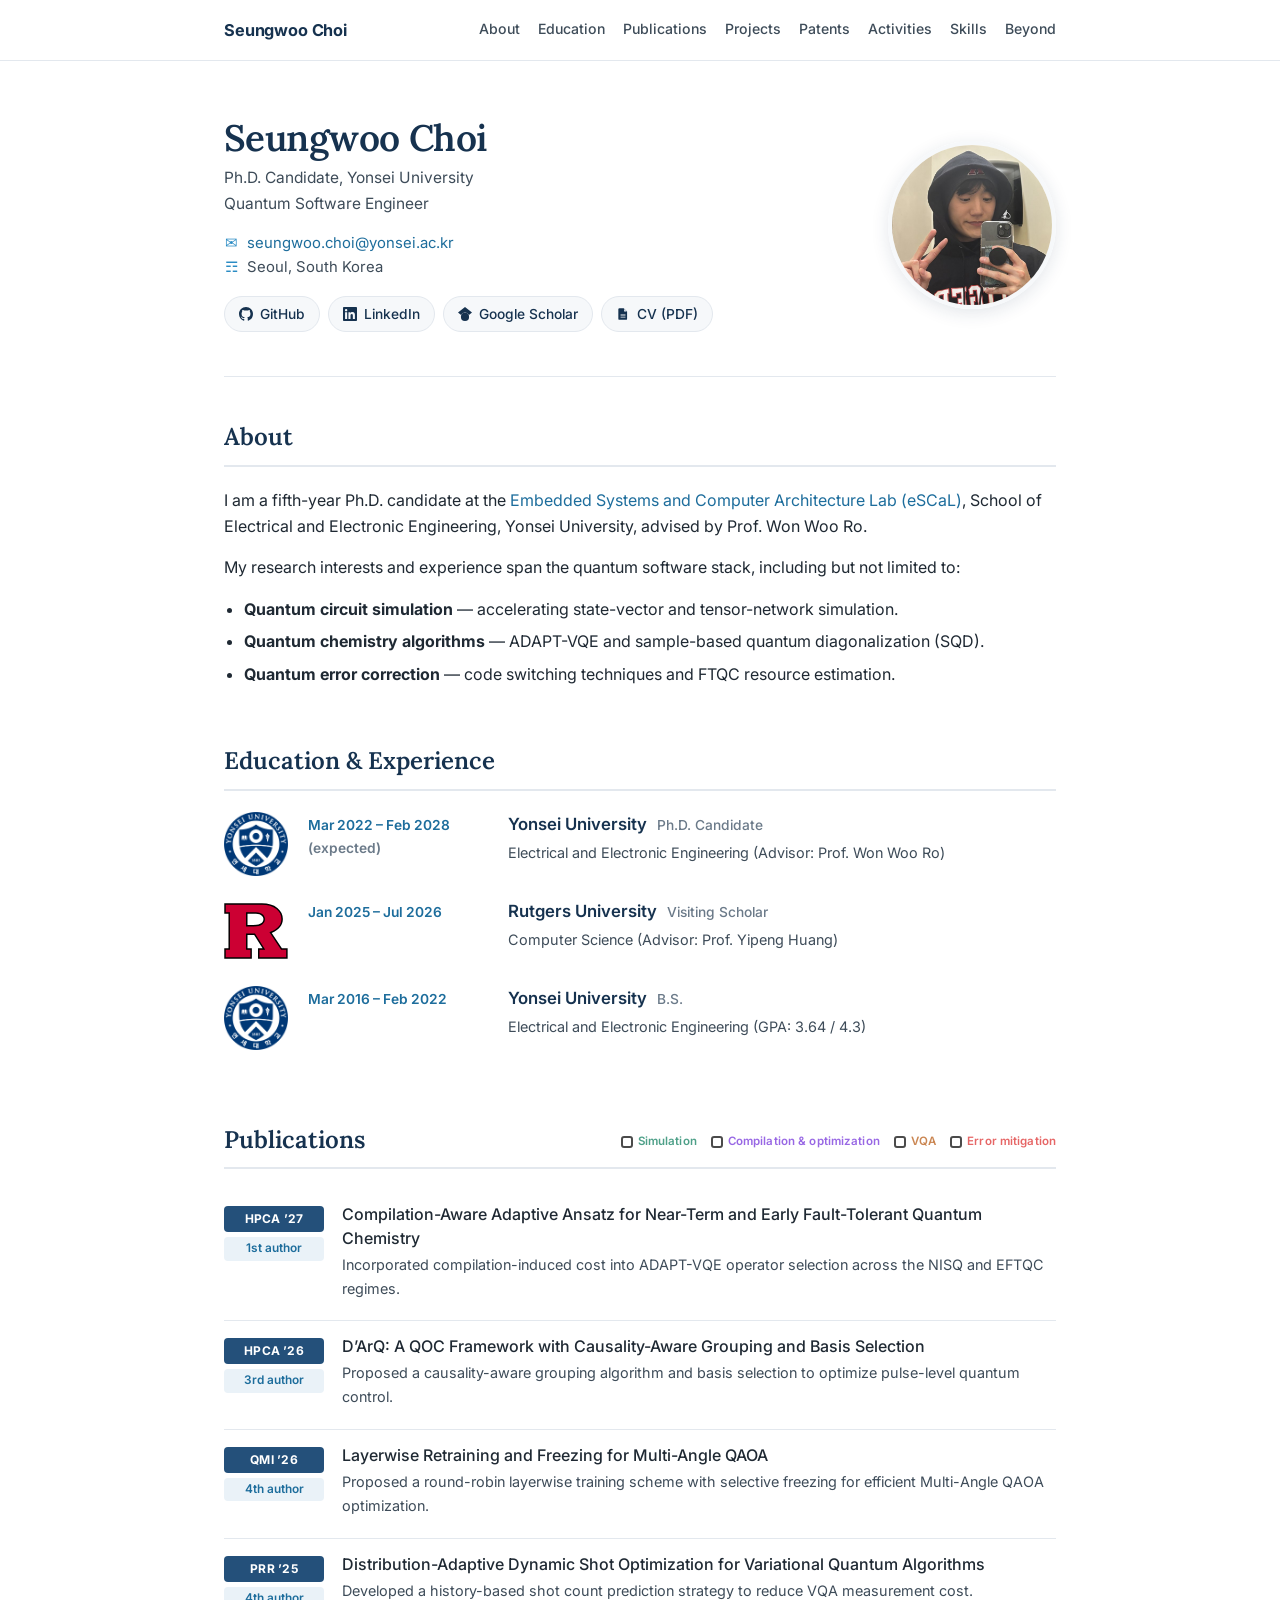
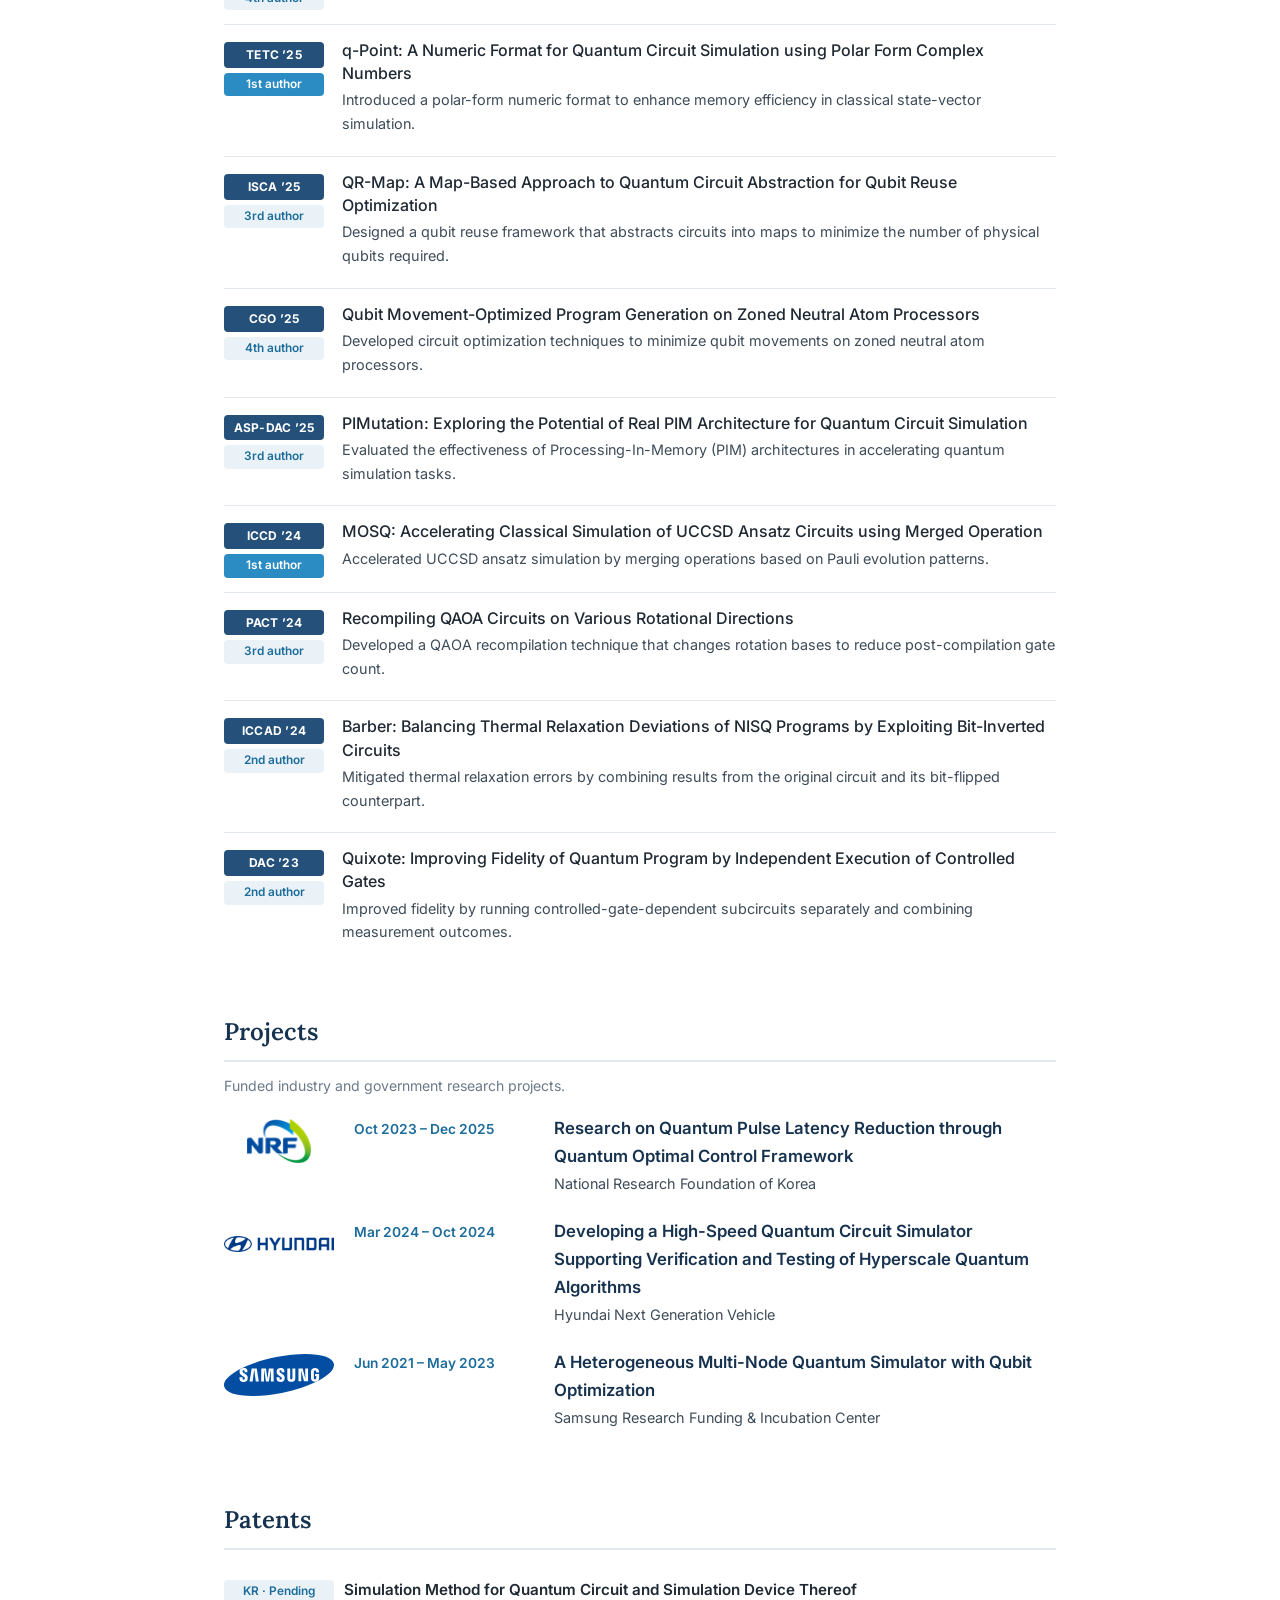
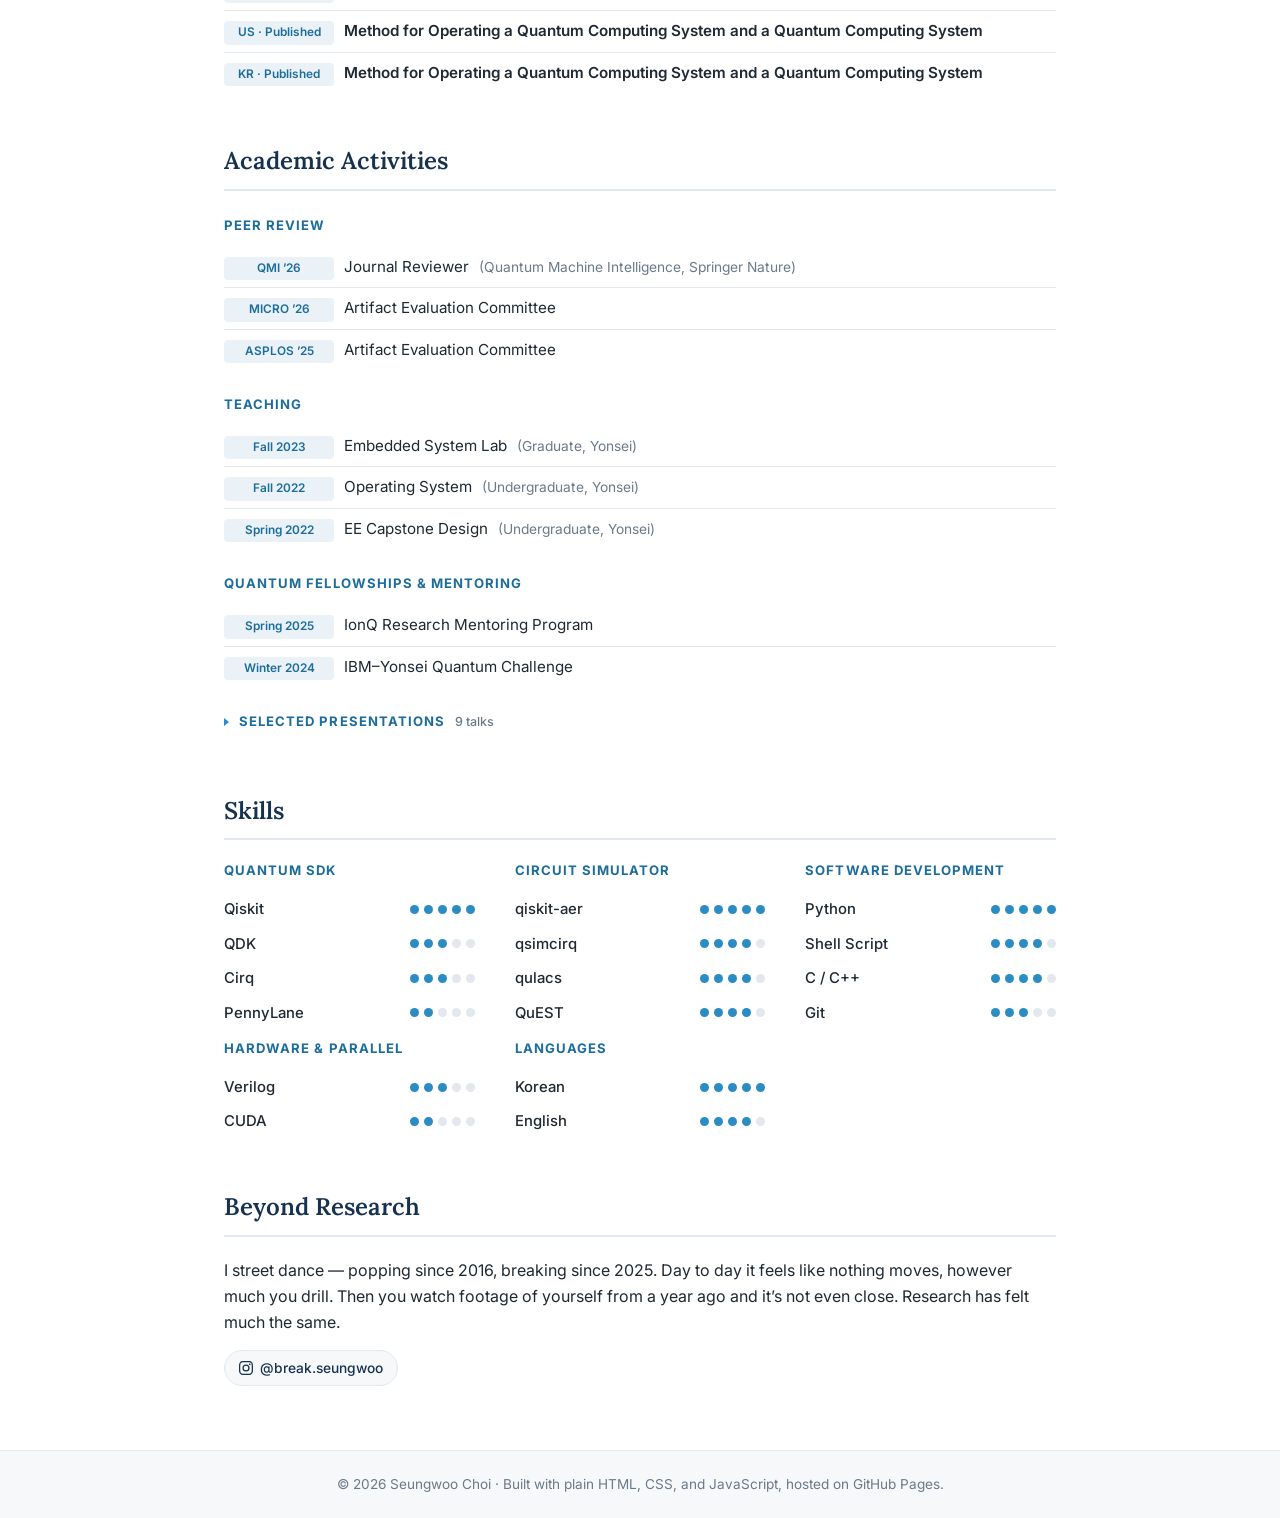
==== commit ca9d375a: "Add publication details for HPCA ’27 Added publication details for HPCA ’27 including title and desc" ====
--- a/index.html
+++ b/index.html
@@ -126,6 +126,16 @@
     <ol class="pubs">
       <li>
         <div class="venue-col">
+          <span class="venue">HPCA &rsquo;27</span>
+          <span class="tag">1st author</span>
+        </div>
+        <div class="pub-body">
+          <h3><b class="k-comp">Compilation-Aware</b> <b class="k-vqa">Adaptive Ansatz</b> for Near-Term and Early Fault-Tolerant Quantum Chemistry</h3>
+          <p>Incorporated compilation-induced cost into ADAPT-VQE operator selection across the NISQ and EFTQC regimes.</p>
+        </div>
+      </li>
+      <li>
+        <div class="venue-col">
           <span class="venue">HPCA &rsquo;26</span>
           <span class="tag">3rd author</span>
         </div>
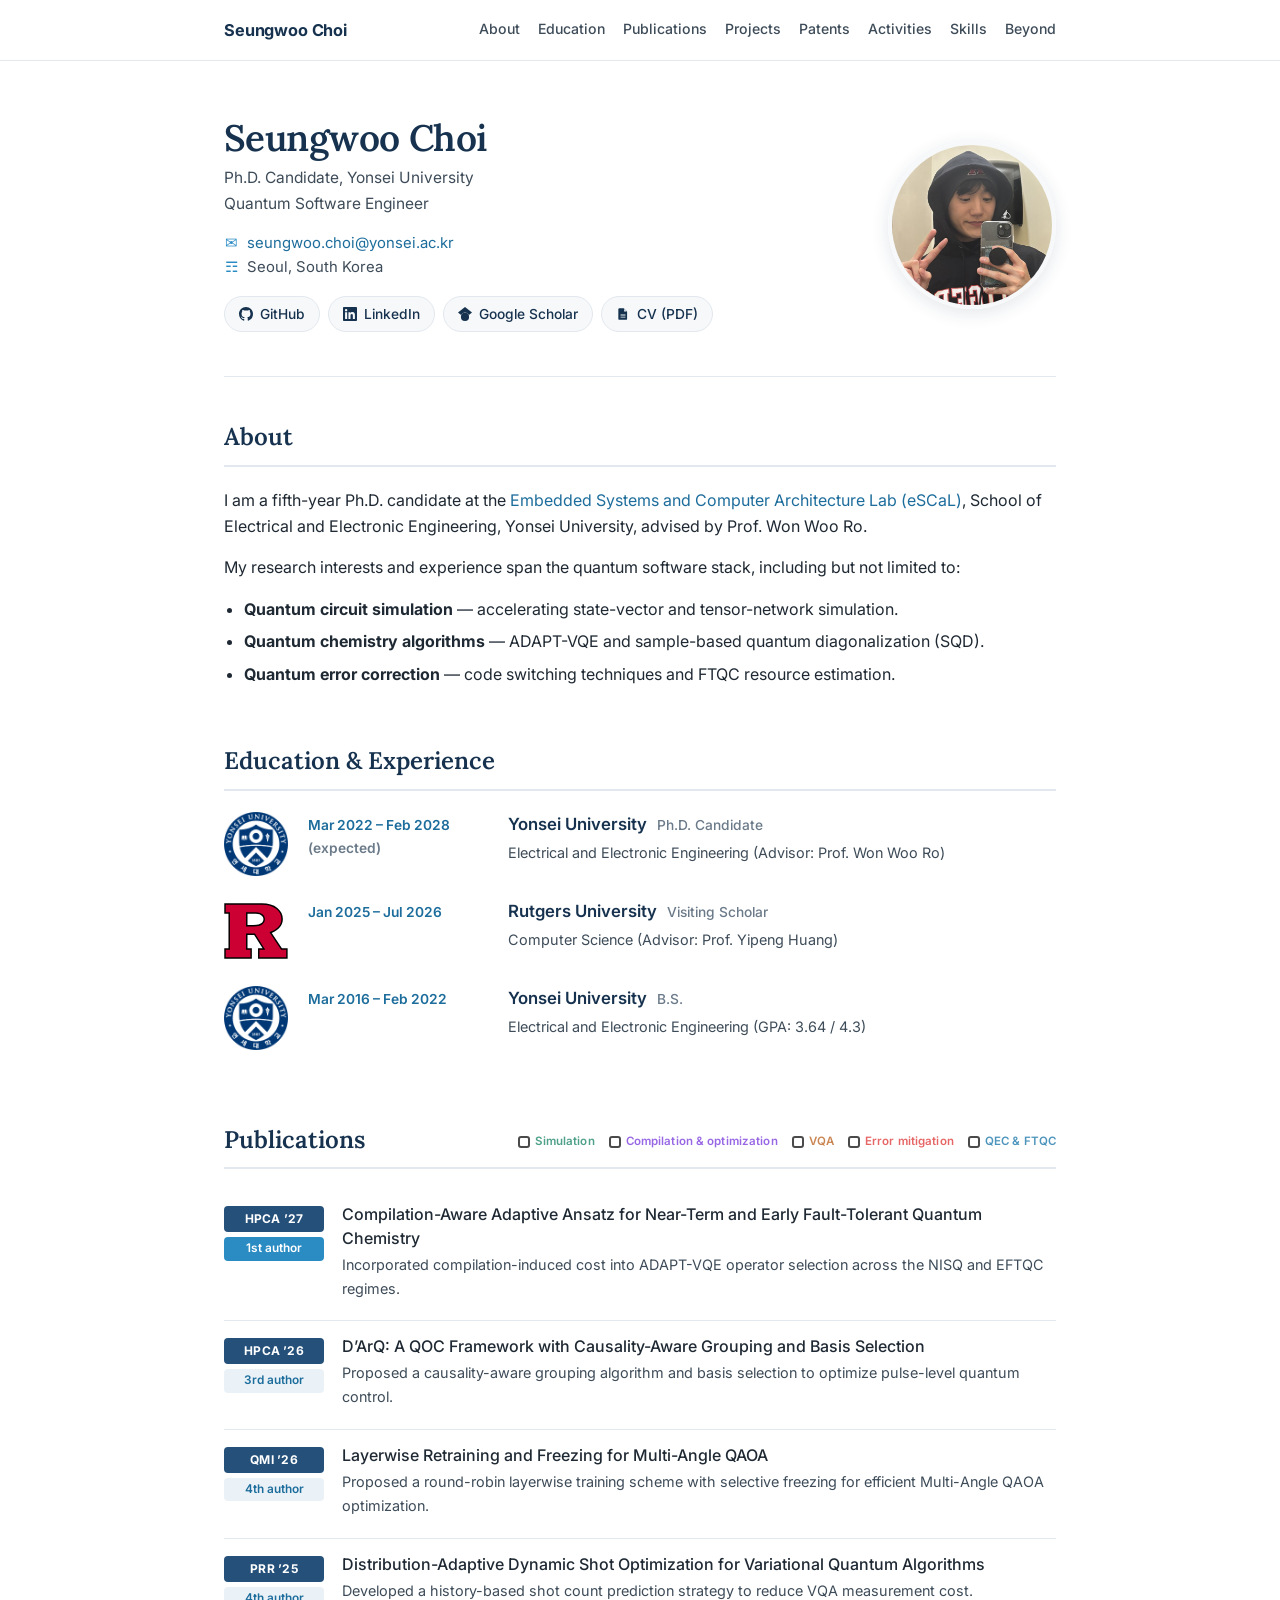
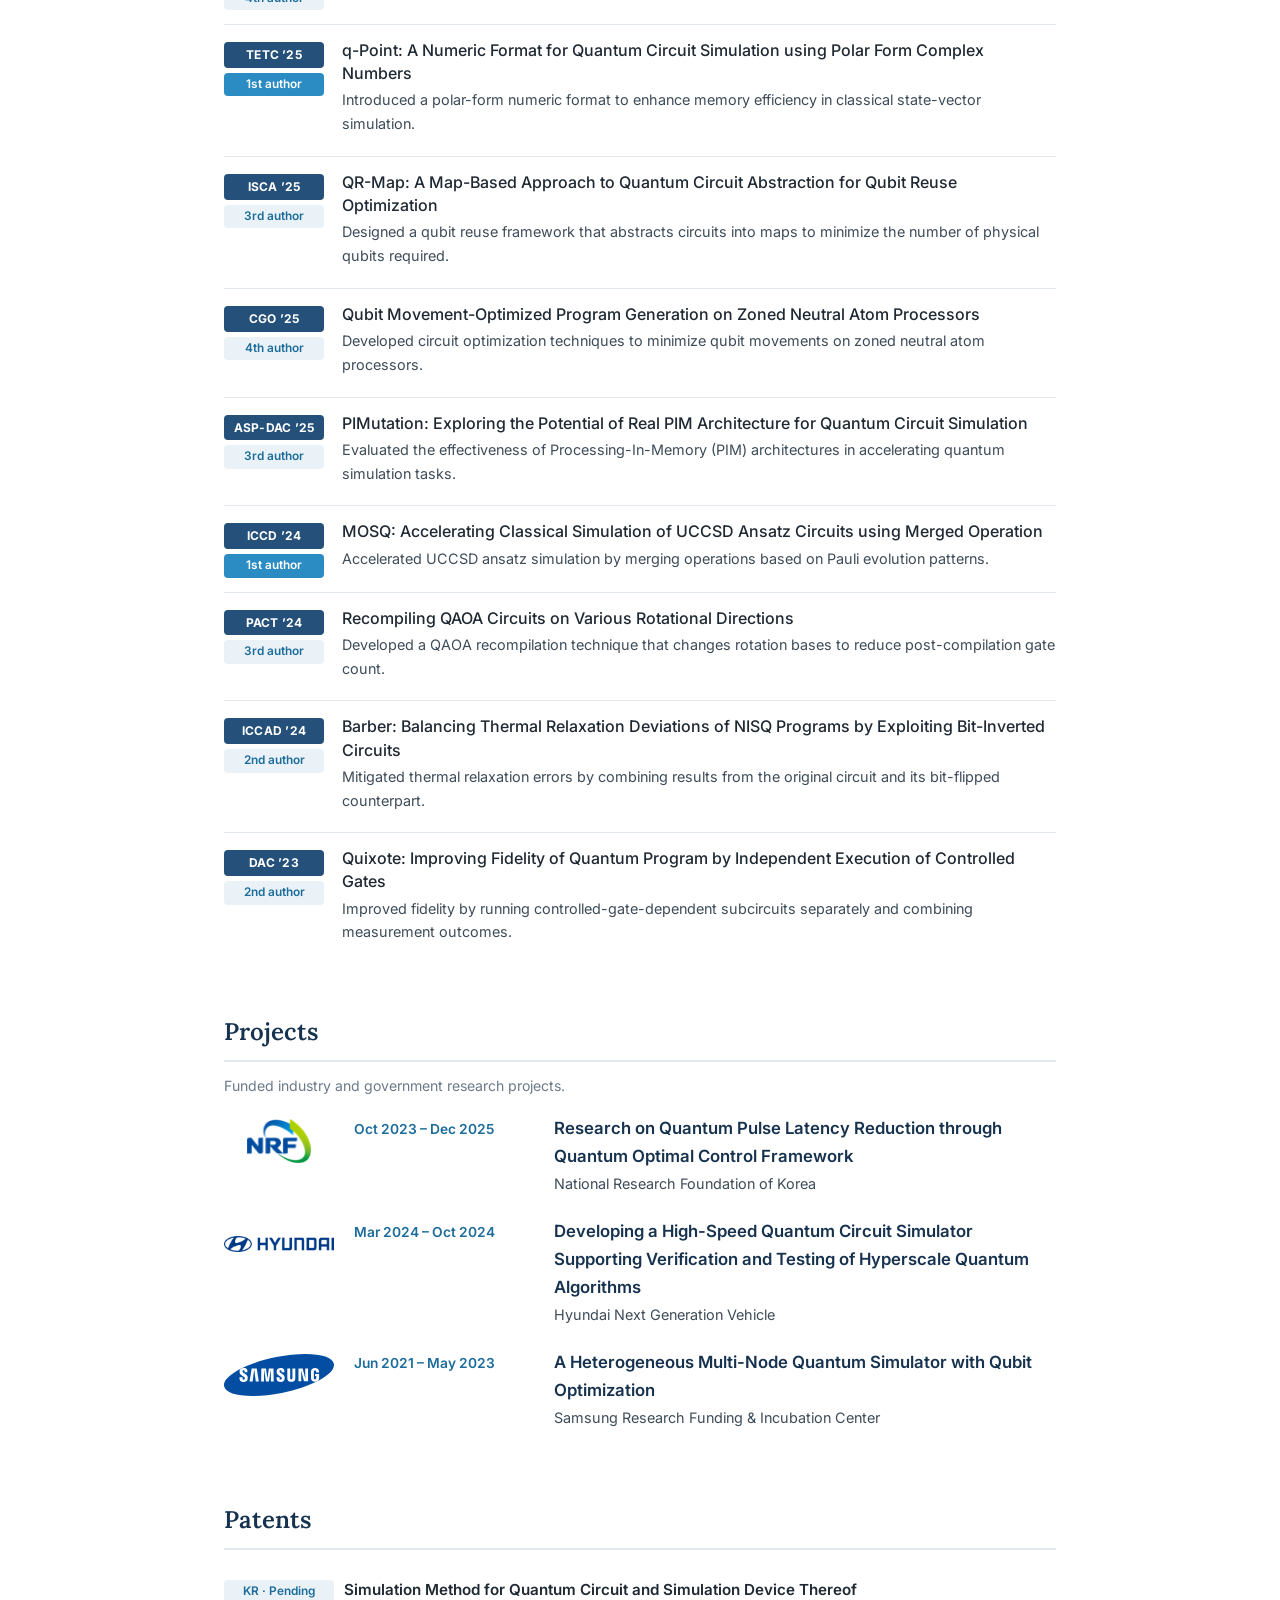
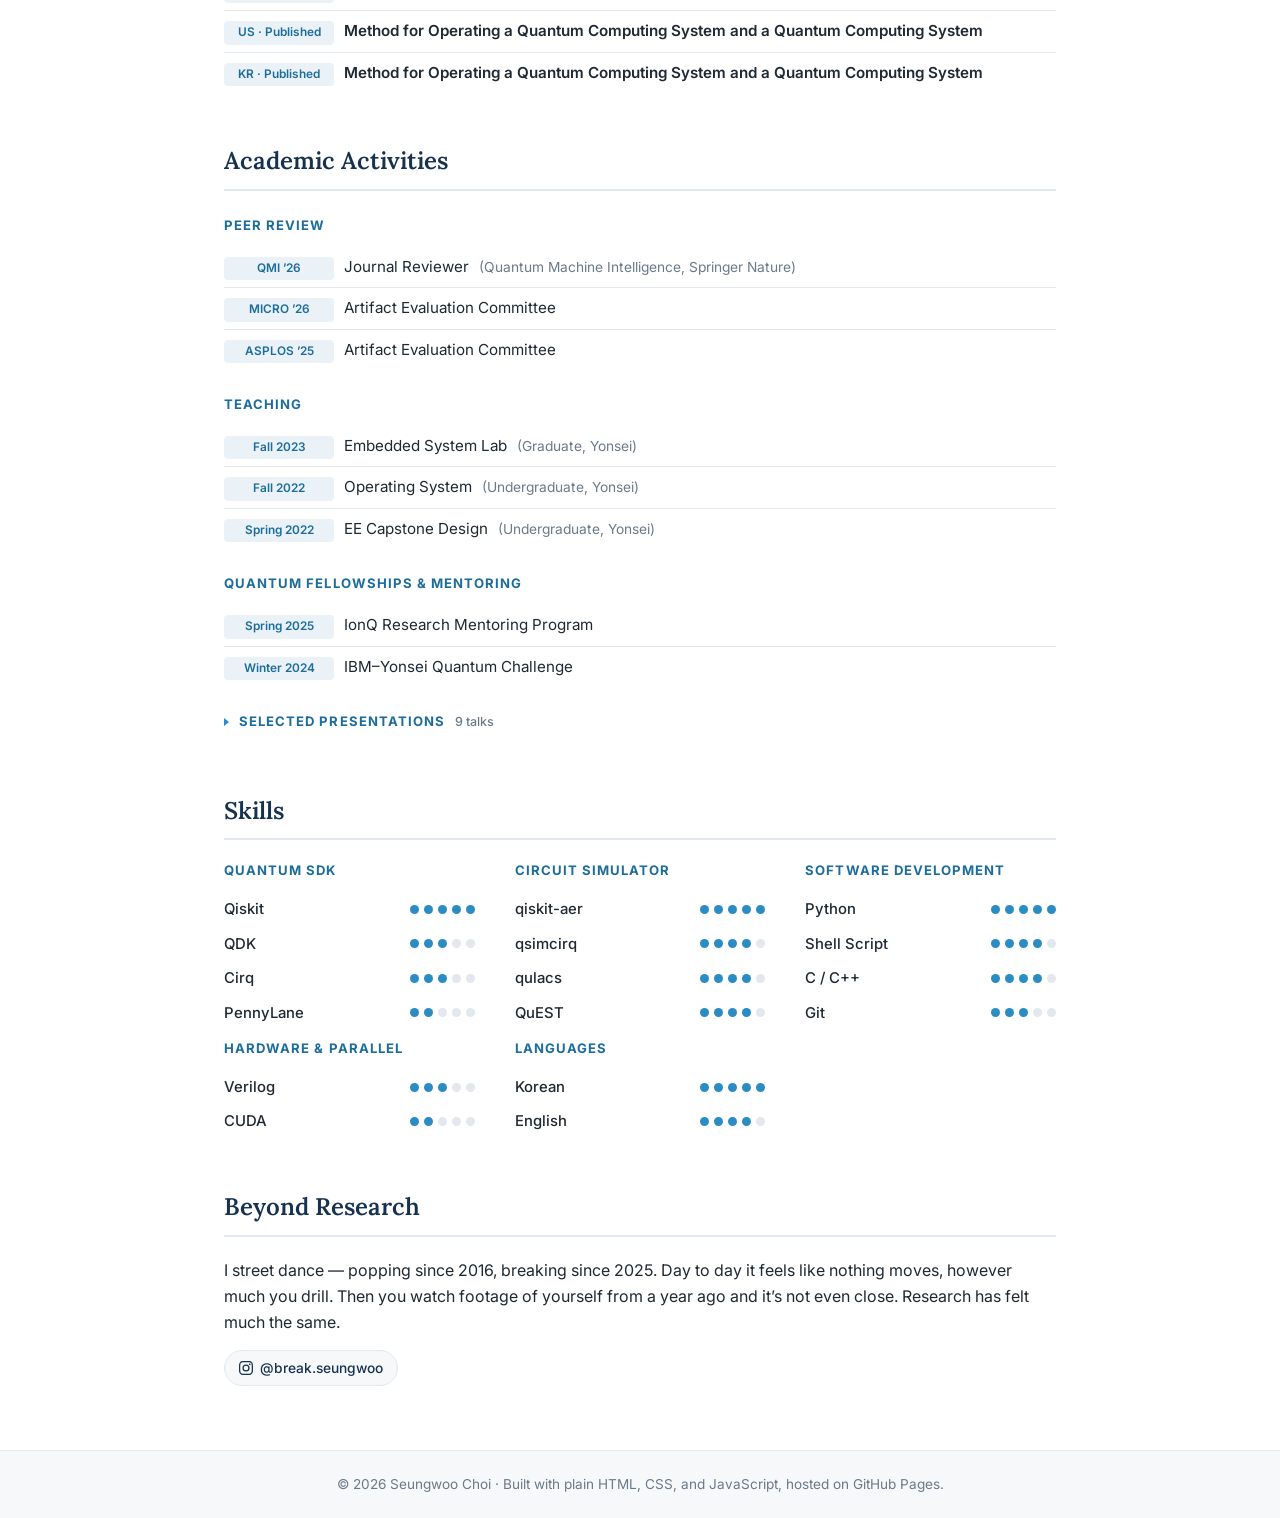
==== commit a529a7cb: "Add a QEC & FTQC publication filter and mark HPCA '27 as first author The new keyword group gets its" ====
--- a/index.html
+++ b/index.html
@@ -121,16 +121,17 @@
       <label class="k-comp"><input type="checkbox" value="comp">Compilation &amp; optimization</label>
       <label class="k-vqa"><input type="checkbox" value="vqa">VQA</label>
       <label class="k-err"><input type="checkbox" value="err">Error mitigation</label>
+      <label class="k-ftqc"><input type="checkbox" value="ftqc">QEC &amp; FTQC</label>
     </span></h2>
     <p class="pub-count"></p>
     <ol class="pubs">
       <li>
         <div class="venue-col">
           <span class="venue">HPCA &rsquo;27</span>
-          <span class="tag">1st author</span>
-        </div>
-        <div class="pub-body">
-          <h3><b class="k-comp">Compilation-Aware</b> <b class="k-vqa">Adaptive Ansatz</b> for Near-Term and Early Fault-Tolerant Quantum Chemistry</h3>
+          <span class="tag first">1st author</span>
+        </div>
+        <div class="pub-body">
+          <h3><b class="k-comp">Compilation-Aware</b> <b class="k-vqa">Adaptive Ansatz</b> for Near-Term and <b class="k-ftqc">Early Fault-Tolerant</b> Quantum Chemistry</h3>
           <p>Incorporated compilation-induced cost into ADAPT-VQE operator selection across the NISQ and EFTQC regimes.</p>
         </div>
       </li>
--- a/assets/style.css
+++ b/assets/style.css
@@ -18,11 +18,12 @@
   --radius:    8px;
 
   /* publication keyword colours, shared by the titles and the legend.
-     All four clear 4.5:1 on white — brighter greens/cyans do not. */
+     All five clear 4.5:1 on white — brighter greens/cyans do not. */
   --k-sim:     #047857;
   --k-comp:    #6d28d9;
   --k-vqa:     #b45309;
   --k-err:     #dc2626;
+  --k-ftqc:    #0369a1;
 }
 
 * { box-sizing: border-box; }
@@ -526,12 +527,14 @@
 #publications.hl-sim  .pub-body h3 b.k-sim,
 #publications.hl-comp .pub-body h3 b.k-comp,
 #publications.hl-vqa  .pub-body h3 b.k-vqa,
-#publications.hl-err  .pub-body h3 b.k-err { font-weight: 700; }
+#publications.hl-err  .pub-body h3 b.k-err,
+#publications.hl-ftqc .pub-body h3 b.k-ftqc { font-weight: 700; }
 
 #publications.hl-sim  .pub-body h3 b.k-sim  { color: var(--k-sim); }
 #publications.hl-comp .pub-body h3 b.k-comp { color: var(--k-comp); }
 #publications.hl-vqa  .pub-body h3 b.k-vqa  { color: var(--k-vqa); }
 #publications.hl-err  .pub-body h3 b.k-err  { color: var(--k-err); }
+#publications.hl-ftqc .pub-body h3 b.k-ftqc { color: var(--k-ftqc); }
 
 /* legend, parked on the right of the section heading */
 #publications h2 {
@@ -582,6 +585,7 @@
 .pub-legend .k-comp { color: var(--k-comp); }
 .pub-legend .k-vqa  { color: var(--k-vqa); }
 .pub-legend .k-err  { color: var(--k-err); }
+.pub-legend .k-ftqc { color: var(--k-ftqc); }
 
 /* only takes up space while a filter is active */
 .pub-count { margin: -8px 0 16px; font-size: 0.86rem; font-weight: 600; color: var(--ink-2); }
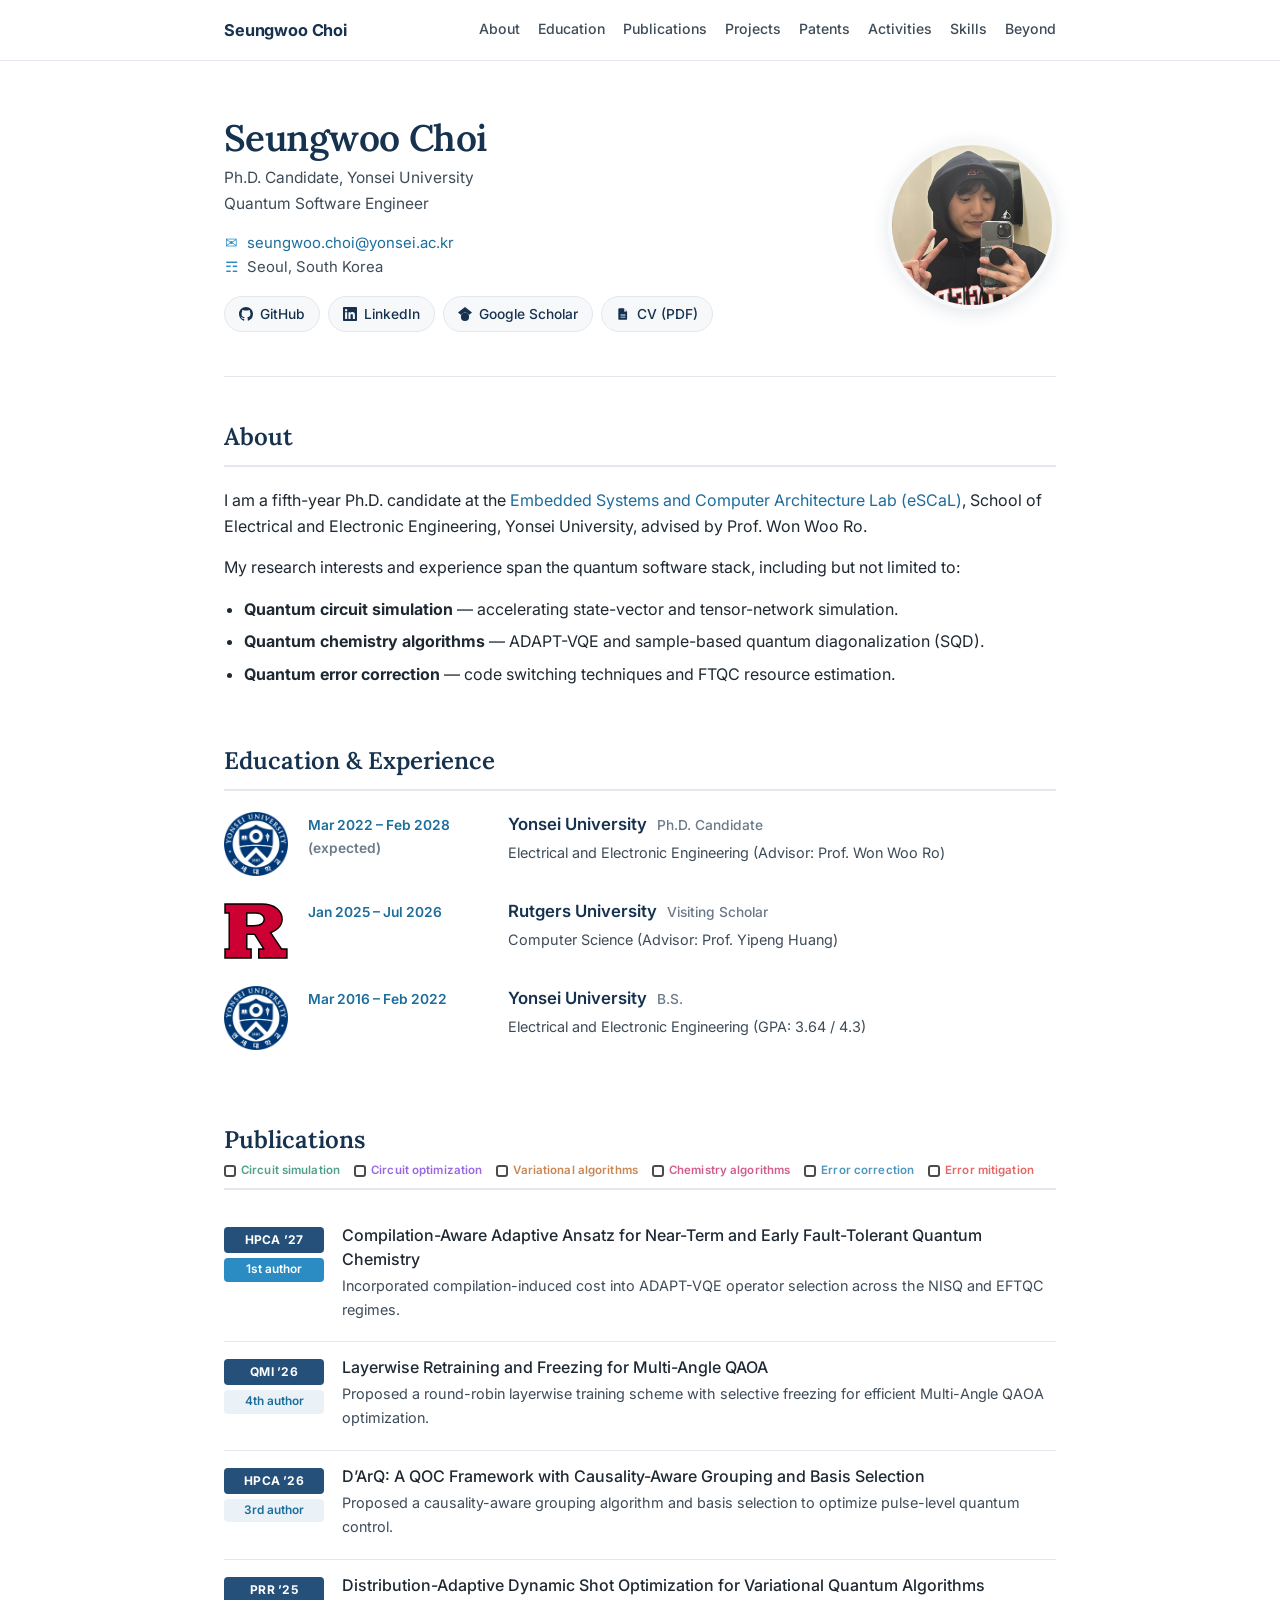
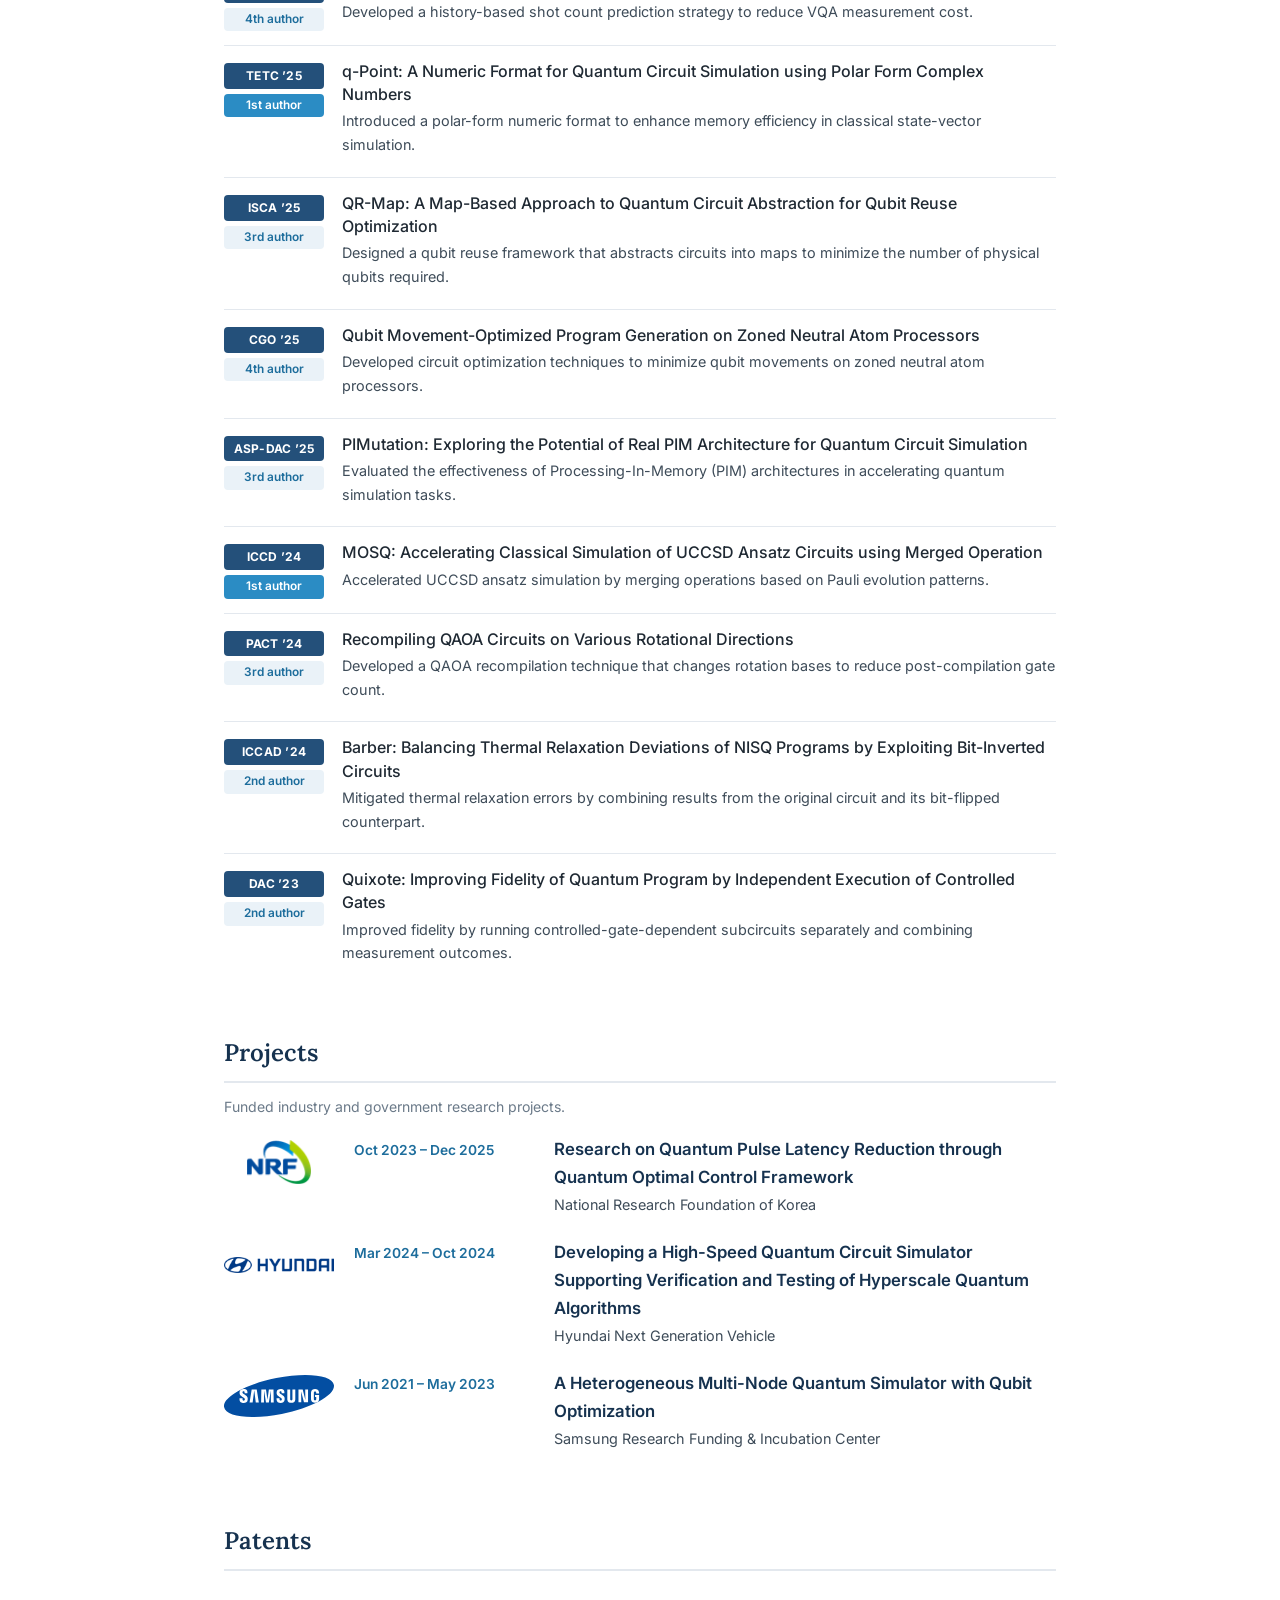
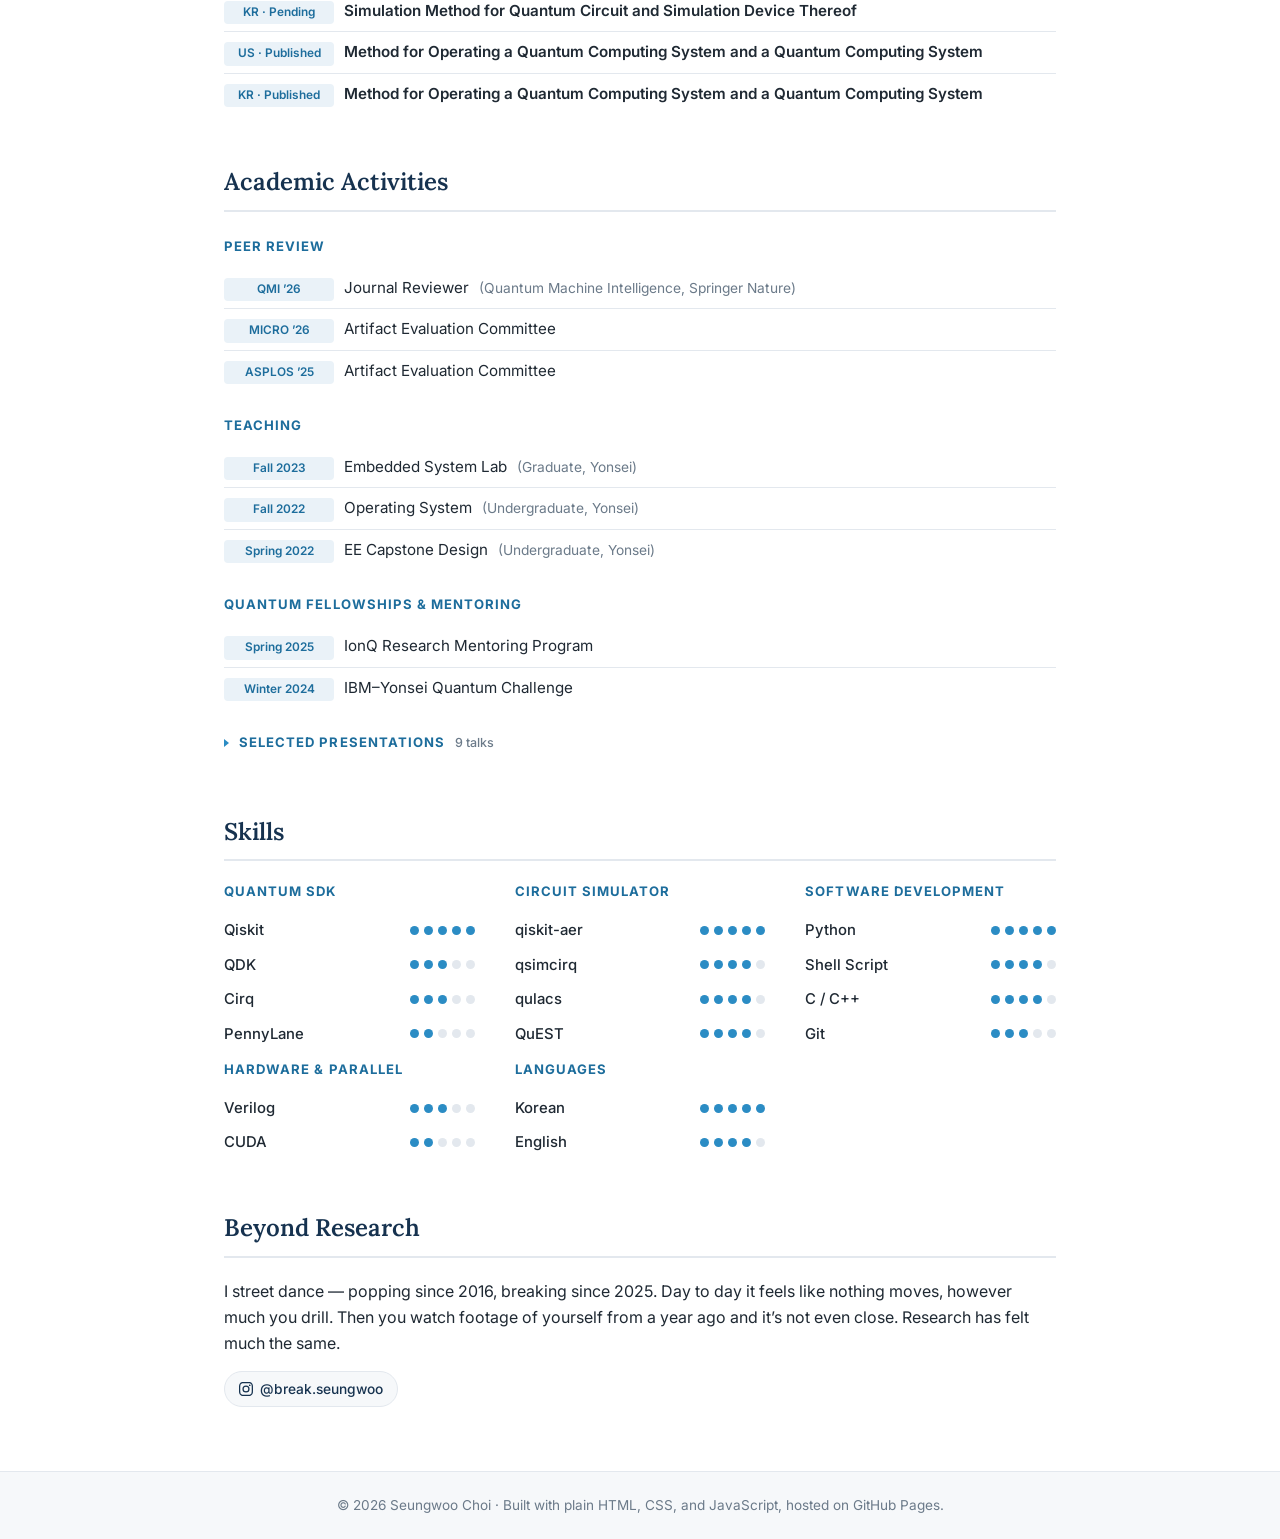
==== commit f6219802: "Split the publication keyword filter into six topic groups Replaces the single QEC & FTQC group adde" ====
--- a/index.html
+++ b/index.html
@@ -117,11 +117,12 @@
   <!-- ===== PUBLICATIONS ===== -->
   <section id="publications">
     <h2>Publications<span class="pub-legend">
-      <label class="k-sim"><input type="checkbox" value="sim">Simulation</label>
-      <label class="k-comp"><input type="checkbox" value="comp">Compilation &amp; optimization</label>
-      <label class="k-vqa"><input type="checkbox" value="vqa">VQA</label>
+      <label class="k-sim"><input type="checkbox" value="sim">Circuit simulation</label>
+      <label class="k-comp"><input type="checkbox" value="comp">Circuit optimization</label>
+      <label class="k-vqa"><input type="checkbox" value="vqa">Variational algorithms</label>
+      <label class="k-chem"><input type="checkbox" value="chem">Chemistry algorithms</label>
+      <label class="k-qec"><input type="checkbox" value="qec">Error correction</label>
       <label class="k-err"><input type="checkbox" value="err">Error mitigation</label>
-      <label class="k-ftqc"><input type="checkbox" value="ftqc">QEC &amp; FTQC</label>
     </span></h2>
     <p class="pub-count"></p>
     <ol class="pubs">
@@ -131,8 +132,19 @@
           <span class="tag first">1st author</span>
         </div>
         <div class="pub-body">
-          <h3><b class="k-comp">Compilation-Aware</b> <b class="k-vqa">Adaptive Ansatz</b> for Near-Term and <b class="k-ftqc">Early Fault-Tolerant</b> Quantum Chemistry</h3>
+          <h3><b class="k-comp">Compilation-Aware</b> <b class="k-vqa k-chem">Adaptive Ansatz</b> for Near-Term and Early <b class="k-qec">Fault-Tolerant Quantum Chemistry</b></h3>
           <p>Incorporated compilation-induced cost into ADAPT-VQE operator selection across the NISQ and EFTQC regimes.</p>
+        </div>
+      </li>
+      <li>
+        <div class="venue-col">
+          <span class="venue">QMI &rsquo;26</span>
+          <span class="tag">4th author</span>
+        </div>
+        <div class="pub-body">
+          <h3><a href="https://link.springer.com/article/10.1007/s42484-026-00357-w" target="_blank" rel="noopener">Layerwise Retraining and Freezing for <b class="k-vqa">Multi-Angle QAOA</b></a></h3>
+          <!-- <p class="pub-where">Quantum Machine Intelligence, Vol. 8 &middot; Jan 26, 2026</p> -->
+          <p>Proposed a round-robin layerwise training scheme with selective freezing for efficient Multi-Angle QAOA optimization.</p>
         </div>
       </li>
       <li>
@@ -148,17 +160,6 @@
       </li>
       <li>
         <div class="venue-col">
-          <span class="venue">QMI &rsquo;26</span>
-          <span class="tag">4th author</span>
-        </div>
-        <div class="pub-body">
-          <h3><a href="https://link.springer.com/article/10.1007/s42484-026-00357-w" target="_blank" rel="noopener">Layerwise Retraining and Freezing for <b class="k-vqa">Multi-Angle QAOA</b></a></h3>
-          <!-- <p class="pub-where">Quantum Machine Intelligence, Vol. 8 &middot; Jan 26, 2026</p> -->
-          <p>Proposed a round-robin layerwise training scheme with selective freezing for efficient Multi-Angle QAOA optimization.</p>
-        </div>
-      </li>
-      <li>
-        <div class="venue-col">
           <span class="venue">PRR &rsquo;25</span>
           <span class="tag">4th author</span>
         </div>
@@ -218,7 +219,7 @@
           <span class="tag first">1st author</span>
         </div>
         <div class="pub-body">
-          <h3><a href="https://ieeexplore.ieee.org/abstract/document/10818121" target="_blank" rel="noopener">MOSQ: Accelerating <b class="k-sim">Classical Simulation</b> of <b class="k-vqa">UCCSD Ansatz</b> Circuits using Merged Operation</a></h3>
+          <h3><a href="https://ieeexplore.ieee.org/abstract/document/10818121" target="_blank" rel="noopener">MOSQ: Accelerating <b class="k-sim">Classical Simulation</b> of <b class="k-vqa k-chem">UCCSD Ansatz</b> Circuits using Merged Operation</a></h3>
           <!-- <p class="pub-where">International Conference on Computer Design &middot; Nov 20, 2024</p> -->
           <p>Accelerated UCCSD ansatz simulation by merging operations based on Pauli evolution patterns.</p>
         </div>
@@ -256,7 +257,7 @@
           <p>Improved fidelity by running controlled-gate-dependent subcircuits separately and combining measurement outcomes.</p>
         </div>
       </li>
-    </ol>
+</ol>
   </section>
 
   <!-- ===== PROJECTS ===== -->
--- a/assets/style.css
+++ b/assets/style.css
@@ -18,12 +18,15 @@
   --radius:    8px;
 
   /* publication keyword colours, shared by the titles and the legend.
-     All five clear 4.5:1 on white — brighter greens/cyans do not. */
-  --k-sim:     #047857;
-  --k-comp:    #6d28d9;
-  --k-vqa:     #b45309;
-  --k-err:     #dc2626;
-  --k-ftqc:    #0369a1;
+     Six hues spread around the wheel, all clearing 4.5:1 on white
+     — brighter greens/cyans do not. Hue in degrees given for reference,
+     so a seventh group can be placed in the widest remaining gap. */
+  --k-sim:     #047857;  /* circuit simulation      green   163deg  5.5:1 */
+  --k-comp:    #6d28d9;  /* circuit optimization    violet  263deg  7.1:1 */
+  --k-vqa:     #b45309;  /* variational algorithms  amber    26deg  5.0:1 */
+  --k-chem:    #be185d;  /* chemistry algorithms    pink    335deg  6.0:1 */
+  --k-qec:     #0369a1;  /* error correction        blue    201deg  5.9:1 */
+  --k-err:     #dc2626;  /* error mitigation        red       0deg  4.8:1 */
 }
 
 * { box-sizing: border-box; }
@@ -527,14 +530,18 @@
 #publications.hl-sim  .pub-body h3 b.k-sim,
 #publications.hl-comp .pub-body h3 b.k-comp,
 #publications.hl-vqa  .pub-body h3 b.k-vqa,
-#publications.hl-err  .pub-body h3 b.k-err,
-#publications.hl-ftqc .pub-body h3 b.k-ftqc { font-weight: 700; }
+#publications.hl-chem .pub-body h3 b.k-chem,
+#publications.hl-qec  .pub-body h3 b.k-qec,
+#publications.hl-err  .pub-body h3 b.k-err { font-weight: 700; }
 
 #publications.hl-sim  .pub-body h3 b.k-sim  { color: var(--k-sim); }
 #publications.hl-comp .pub-body h3 b.k-comp { color: var(--k-comp); }
 #publications.hl-vqa  .pub-body h3 b.k-vqa  { color: var(--k-vqa); }
 #publications.hl-err  .pub-body h3 b.k-err  { color: var(--k-err); }
-#publications.hl-ftqc .pub-body h3 b.k-ftqc { color: var(--k-ftqc); }
+/* a keyword may belong to two groups; whichever rule comes last wins when
+   both are ticked, so the narrower topic is declared after the broader one */
+#publications.hl-qec  .pub-body h3 b.k-qec  { color: var(--k-qec); }
+#publications.hl-chem .pub-body h3 b.k-chem { color: var(--k-chem); }
 
 /* legend, parked on the right of the section heading */
 #publications h2 {
@@ -584,8 +591,9 @@
 .pub-legend .k-sim  { color: var(--k-sim); }
 .pub-legend .k-comp { color: var(--k-comp); }
 .pub-legend .k-vqa  { color: var(--k-vqa); }
+.pub-legend .k-chem { color: var(--k-chem); }
+.pub-legend .k-qec  { color: var(--k-qec); }
 .pub-legend .k-err  { color: var(--k-err); }
-.pub-legend .k-ftqc { color: var(--k-ftqc); }
 
 /* only takes up space while a filter is active */
 .pub-count { margin: -8px 0 16px; font-size: 0.86rem; font-weight: 600; color: var(--ink-2); }
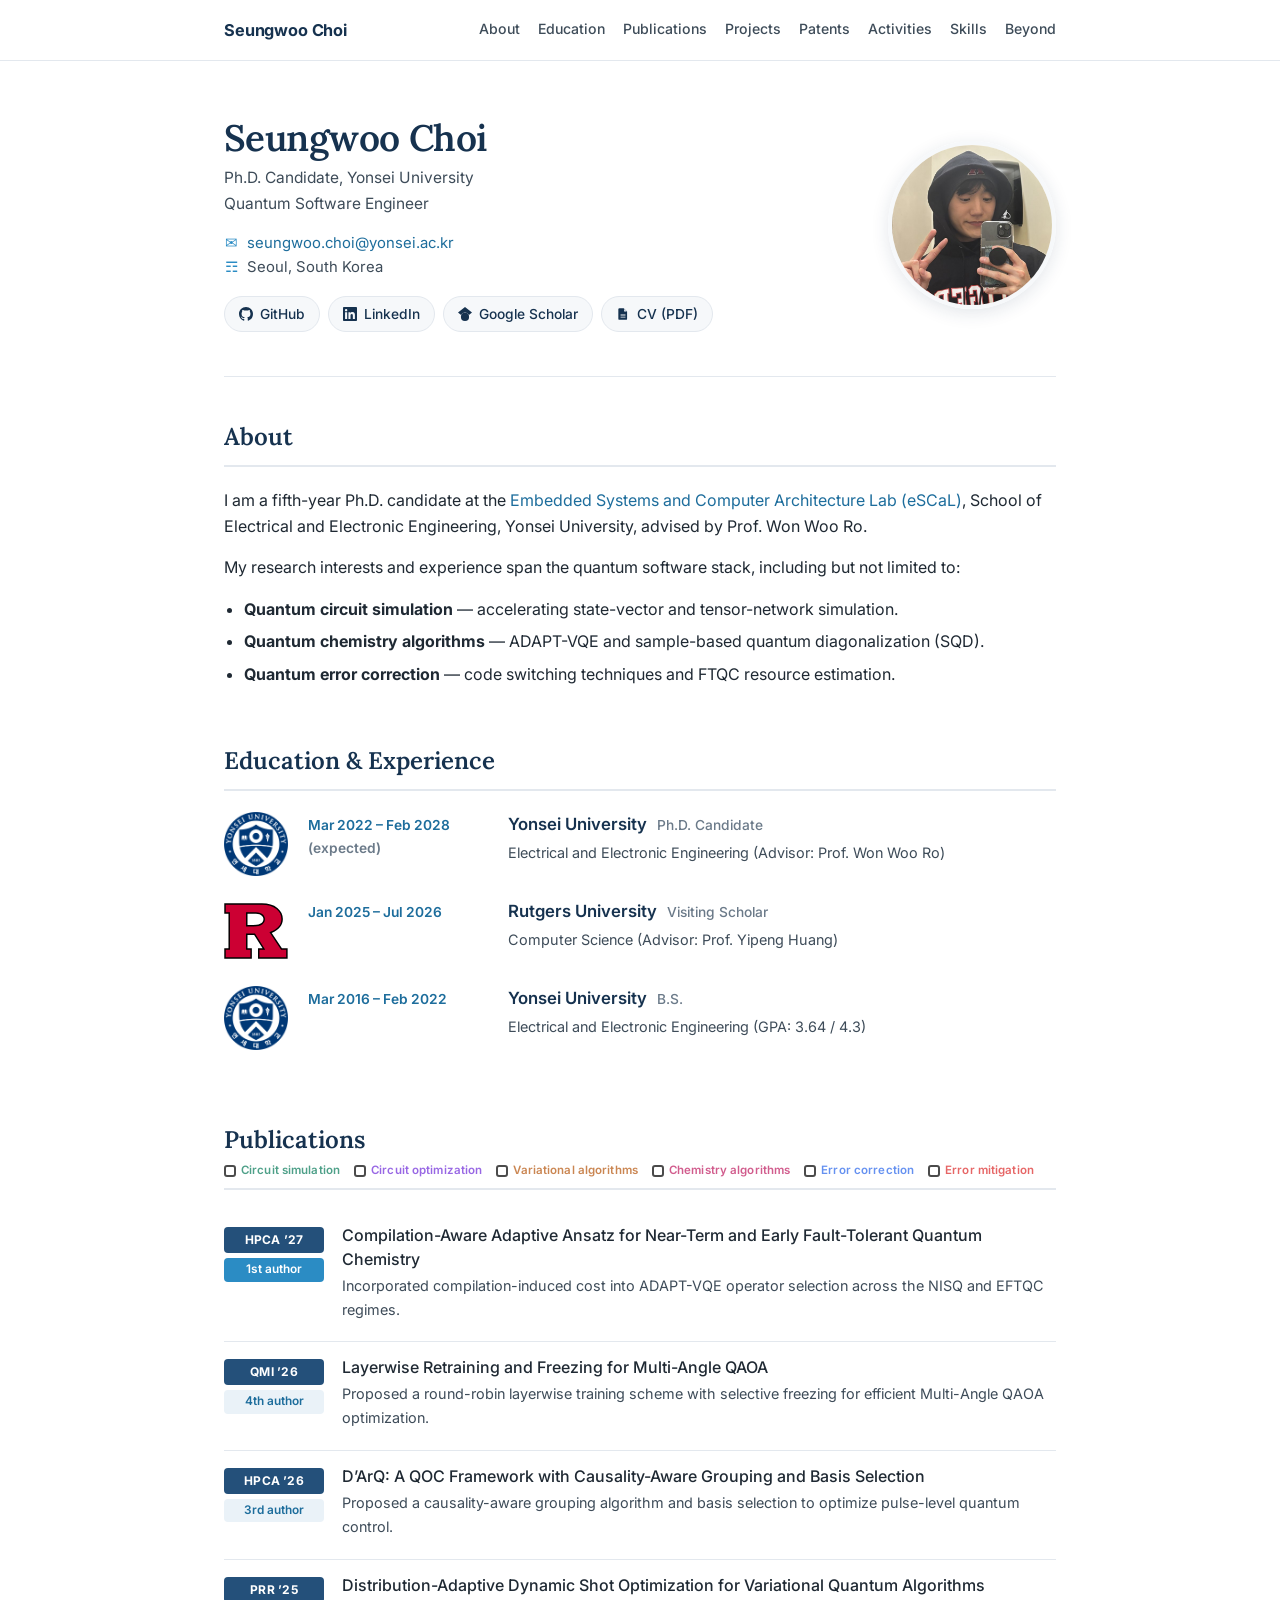
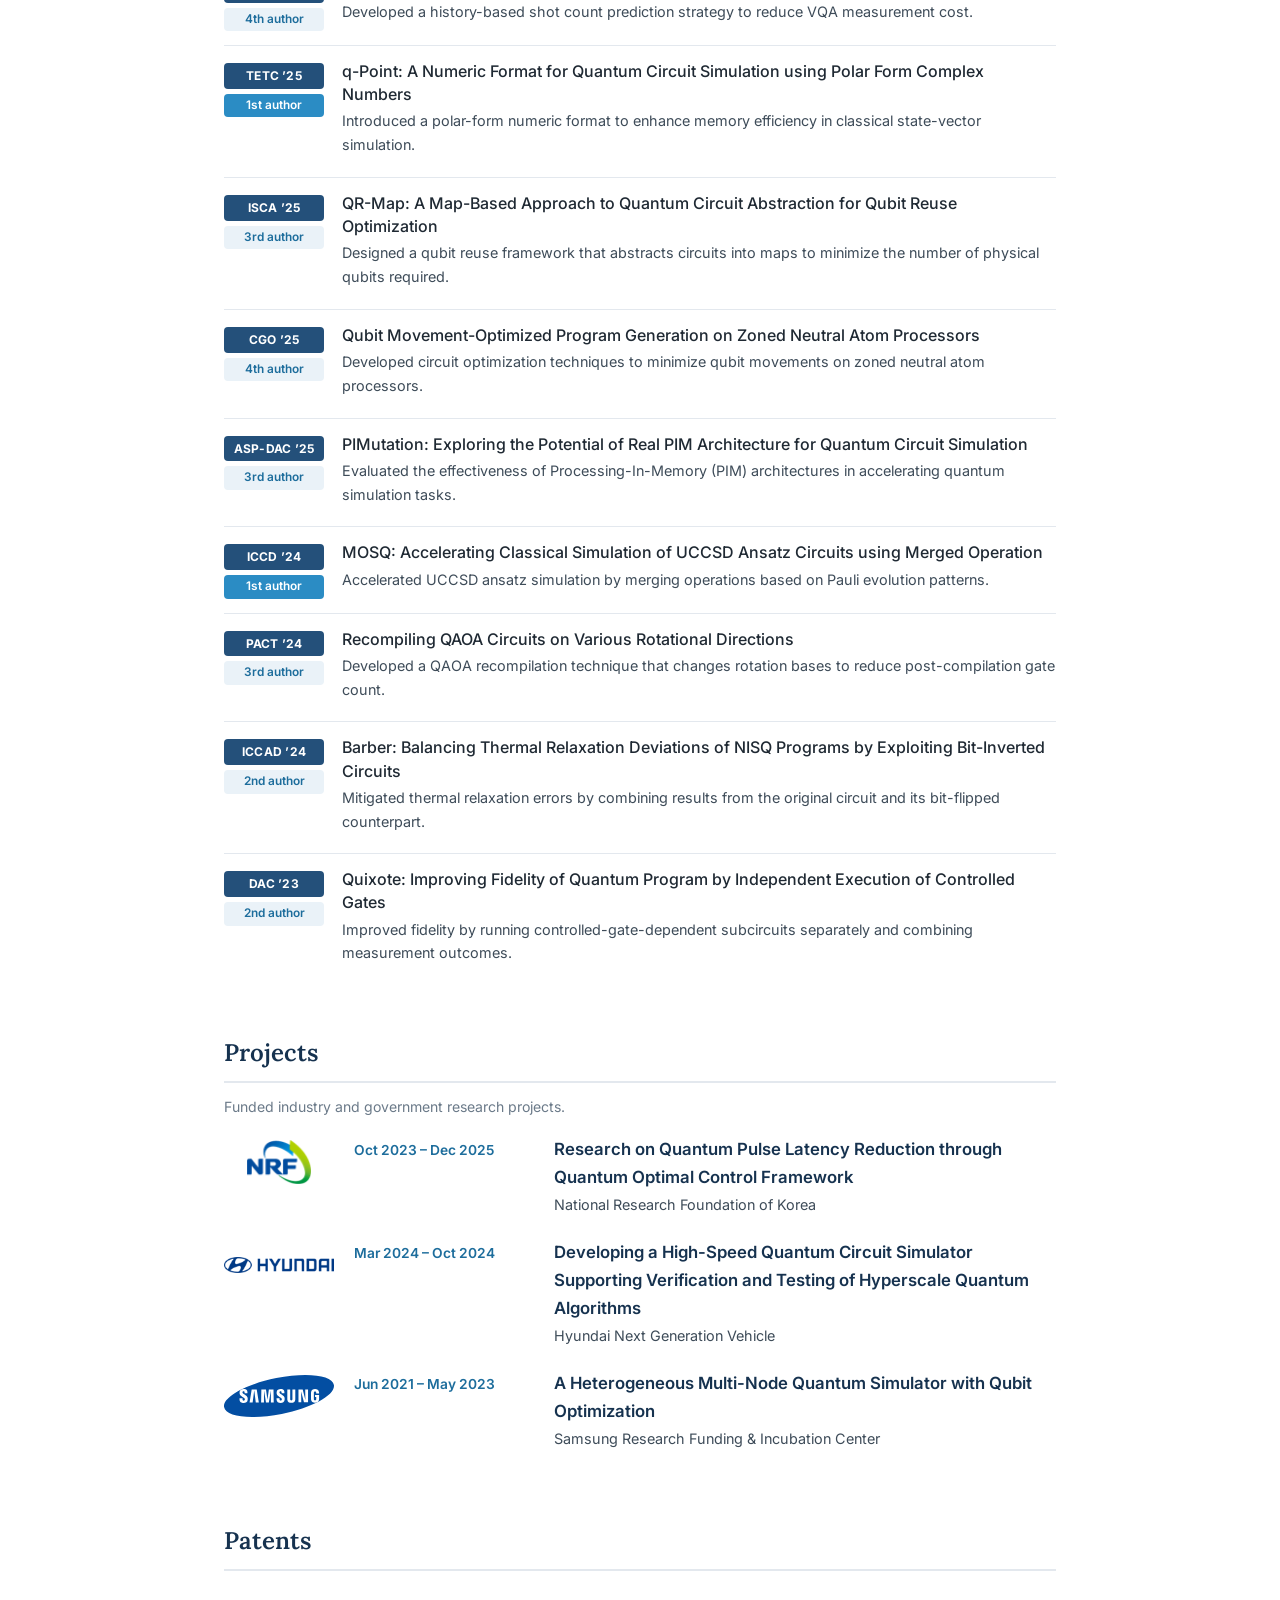
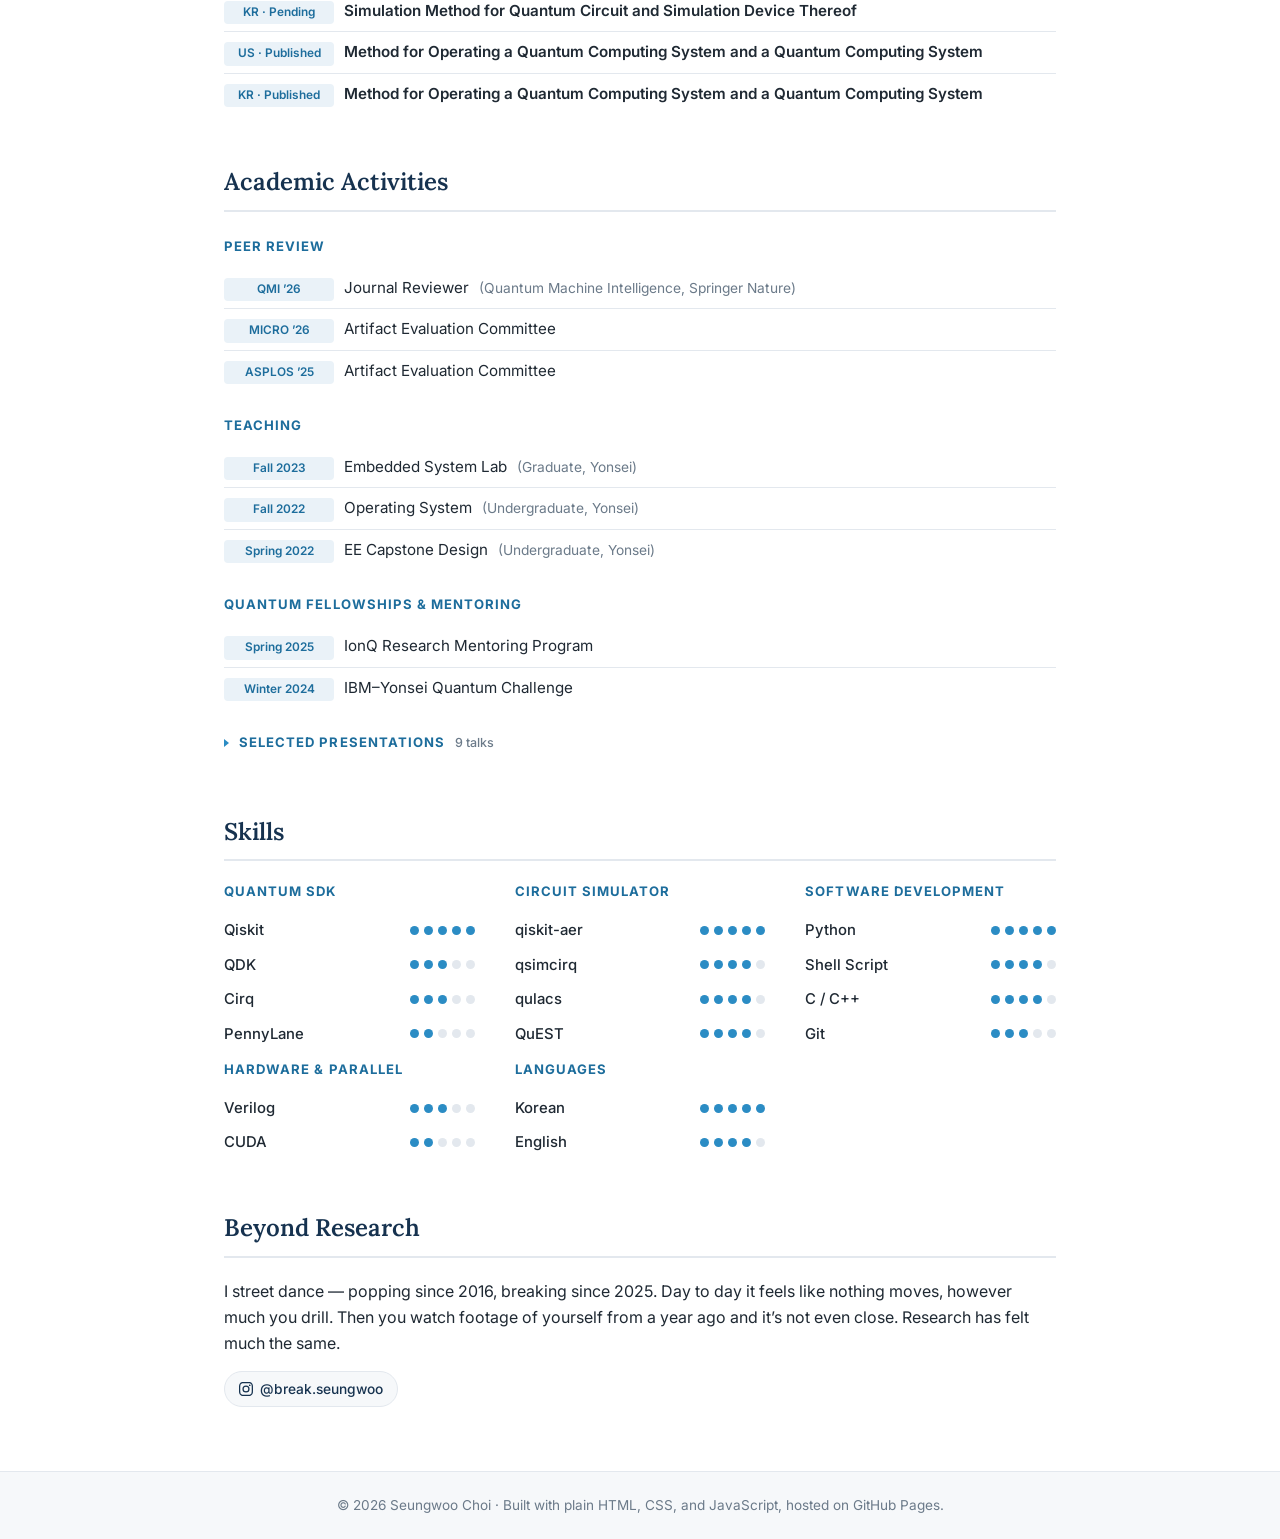
==== commit fbd9da47: "Brighten the error-correction blue and version the asset links #0369a1 sat dark enough to read as ne" ====
--- a/index.html
+++ b/index.html
@@ -11,7 +11,7 @@
 <link rel="preconnect" href="https://fonts.googleapis.com">
 <link rel="preconnect" href="https://fonts.gstatic.com" crossorigin>
 <link href="https://fonts.googleapis.com/css2?family=Inter:wght@400;500;600;700&family=Lora:ital,wght@0,600;1,400&display=swap" rel="stylesheet">
-<link rel="stylesheet" href="assets/style.css">
+<link rel="stylesheet" href="assets/style.css?v=6">
 </head>
 <body>
 
@@ -485,6 +485,6 @@
   </div>
 </footer>
 
-<script src="assets/main.js"></script>
+<script src="assets/main.js?v=6"></script>
 </body>
 </html>
--- a/assets/style.css
+++ b/assets/style.css
@@ -25,7 +25,7 @@
   --k-comp:    #6d28d9;  /* circuit optimization    violet  263deg  7.1:1 */
   --k-vqa:     #b45309;  /* variational algorithms  amber    26deg  5.0:1 */
   --k-chem:    #be185d;  /* chemistry algorithms    pink    335deg  6.0:1 */
-  --k-qec:     #0369a1;  /* error correction        blue    201deg  5.9:1 */
+  --k-qec:     #2563eb;  /* error correction        blue    221deg  5.2:1 */
   --k-err:     #dc2626;  /* error mitigation        red       0deg  4.8:1 */
 }
 
